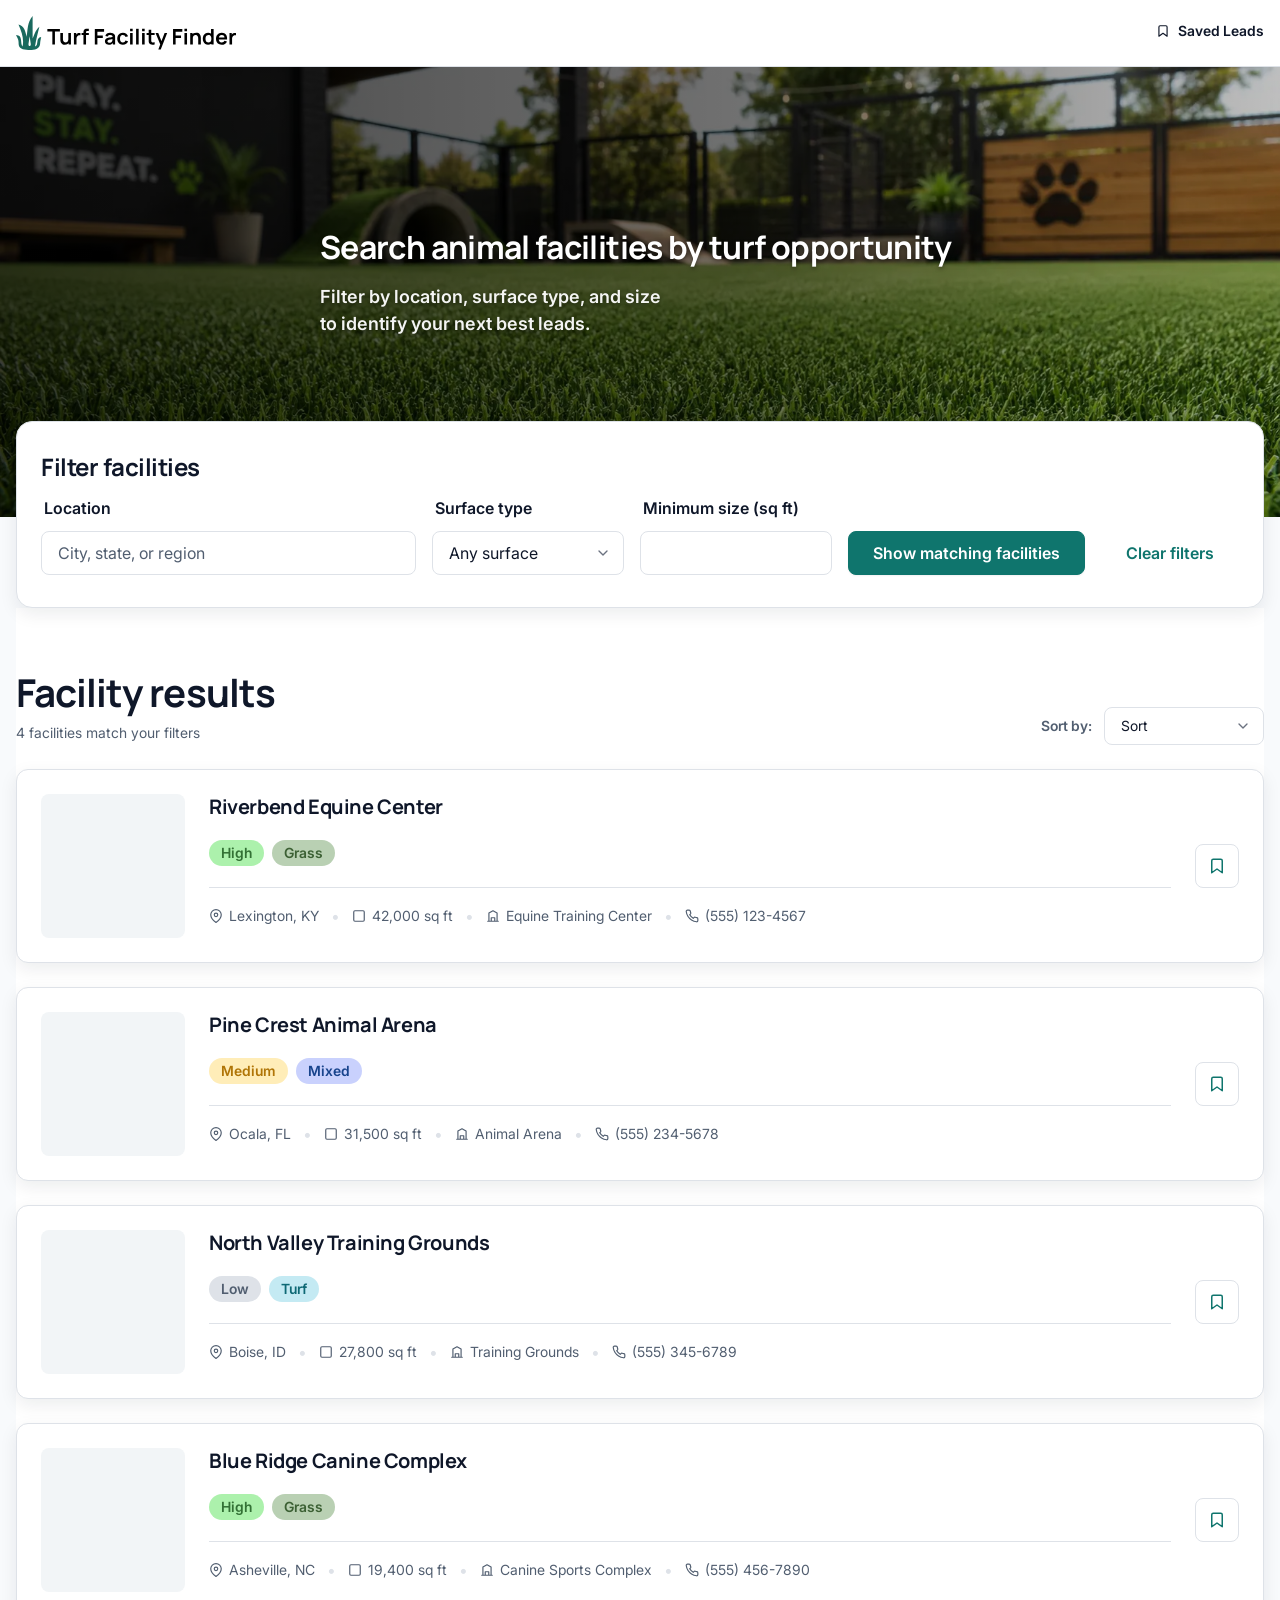
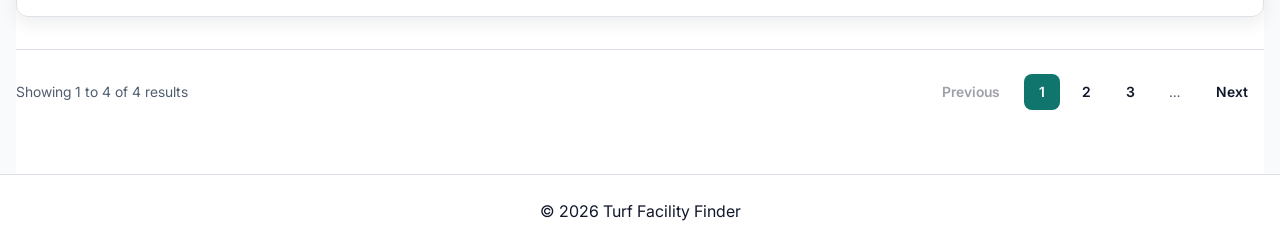
==== index.html @ 6db37f8d "Adjusted the hero section with block size clamping, added utility class of pile to lay content on to" ====
<!doctype html>
<html lang="en">

<head>
    <meta charset="UTF-8" />
    <meta name="viewport" content="width=device-width, viewport-fit=cover, initial-scale=1.0" />
    <title>Turf Facility Finder</title>
    <meta name="description"
        content="Find animal facilities that may need turf upgrades by location, surface type, and size." />
    <link rel="stylesheet" href="styles.css">
</head>

<body>
    <a href="#main-content" class="skip-link">Skip to main content</a>
    <!-- Header -->
    <header class="site-header">
        <div class="container">
            <div class="site-branding">
                <a href="/" class="site-logo">
                    <img src="assets/images/turf-facility-finder-logo.svg" alt="Turf Facility Finder" width="220"
                        height="55">
                </a>
            </div>
            <nav class="site-nav" aria-label="Primary">
                <a href="saved-leads.html" class="saved-leads-link">
                    <svg aria-hidden="true" width="18" height="18" viewBox="0 0 24 24" fill="none"
                        stroke="currentColor" stroke-width="2" stroke-linecap="round" stroke-linejoin="round">
                        <path d="M19 21l-7-5-7 5V5a2 2 0 0 1 2-2h10a2 2 0 0 1 2 2z" />
                    </svg>
                    Saved Leads
                </a>
            </nav>
        </div>
    </header>

    <main id="main-content">
        <!-- Hero -->
        <section class="hero pile">
            <!-- Hero Image -->
            <div class="hero-image-container">
                <img src="assets/images/hero-image-turf-dog-park.webp" alt="Panned horizontal view of an outdoor dog facility with close up of turf grass blades and black metal fence in background with wood accents"
                    width="1600" height="900">
            </div>
                <!-- Hero Content -->
                <div class="hero-content container">
                    <h1 id="hero-title">Search animal facilities by turf opportunity
                    </h1>
                    <p>
                        Filter by location, surface type, and size to identify your next best leads.
                    </p>
                </div>
            
        </section>

        <!-- Filter Form -->

        <section id="filters" class="filters section container" aria-labelledby="filters-title">
            <h2 id="filters-title">Filter facilities</h2>
            <form action="#" method="get">
                <fieldset>
                    <legend class="visually-hidden">Search Filters
                    </legend>

                    <div class="filter-grid">

                        <div class="form-field">
                            <label for="location">Location</label>
                            <input id="location" name="location" type="text" class="input" autocomplete="address-level2"
                                placeholder="City, state, or region" />
                        </div>

                        <div class="form-field">
                            <label for="surface-type">Surface type</label>
                            <select id="surface-type" name="surfaceType">
                                <option value="">Any surface</option>
                                <option value="grass">Grass</option>
                                <option value="turf">Turf</option>
                                <option value="other">Mixed</option>
                            </select>
                        </div>

                        <div class="form-field">
                            <label for="size">Minimum size (sq ft)</label>
                            <input id="size" name="size" type="number" class="input" min="0" inputmode="numeric" />
                        </div>

                        <div class="filter-submit">
                            <button type="submit" class="btn btn--primary">
                                Show matching facilities
                            </button>
                        </div>

                    </div>

                    <!-- Additional filters can be added here:
           Facility type (equine, dog daycare, taining center),
           Lead Potential (low (or already have turf), medium, high),
           Distance/region
           etc. -->

                    <div class="filter-actions">
                        <button type="reset" class="btn btn--ghost">
                            Clear filters
                        </button>
                    </div>

                </fieldset>
            </form>
        </section>

        <!-- Results  -->

        <section id="results" class="results section container" aria-labelledby="results-title">
            <div class="results-header">
                <div class="results-header--intro">
                    <h2 id="results-title" class="results-title">Facility results</h2>
                    <div class="results-count" aria-live="polite">
                        <p class="results-count--compact">
                            <span>4</span> results
                            </p>
                         
                        <p class="results-count--full"><span>4</span> facilities match your filters
                        </p>
                    </div>
                </div>
                <div class="results-header--sort">
                    <label for="sort-by" class="results-sort-label">Sort by:</label>
                    <select id="sort-by" name="sortBy" class="results-sort-select" aria-label="Sort results">
                        <option value="relevant" selected>Sort</option>
                        <option value="size-desc">Size (largest first)</option>
                        <option value="size-asc">Size (smallest first)</option>
                        <option value="name-asc">Name (A–Z)</option>
                    </select>
                </div>
            </div>
            <!-- Show message if no facilities match filters -->
            <!-- <p class="results-message">No facilities match your filters</p> -->

            <ul role="list" class="results-list">
                <!-- RESULTS LIST -->

                <!-- CARD 1 -->
                <li class="results-item">
                    <article class="facility-card">

                        <div class="facility-card--leading-visual">
                            <!-- Future: <img src="" alt="" class="facility-card--item-product" /> -->
                        </div>

                        <header class="facility-card--header">
                            <h3 class="facility-card--title">
                                Riverbend Equine Center
                            </h3>
                        </header>

                        <button type="button"
                            class="facility-card--save-button btn btn--ghost btn--ghost-bordered btn--icon-only"
                            aria-label="Save Riverbend Equine Center to shortlist">
                            <svg aria-hidden="true" width="18" height="18" viewBox="0 0 24 24" fill="none"
                                stroke="currentColor" stroke-width="2" stroke-linecap="round"
                                stroke-linejoin="round">
                                <path d="M19 21l-7-5-7 5V5a2 2 0 0 1 2-2h10a2 2 0 0 1 2 2z" />
                            </svg>
                        </button>

                        <ul class="facility-card--badges" role="list">
                            <li class="badge badge-opportunity-high">High</li>
                            <li class="badge badge-surface-grass">Grass</li>
                        </ul>

                        <dl class="facility-card--info-container">
                            <div class="facility-card--info-item">
                                <dt class="visually-hidden">Location</dt>
                                <dd>
                                    <svg aria-hidden="true" width="14" height="14" viewBox="0 0 24 24" fill="none"
                                        stroke="currentColor" stroke-width="2" stroke-linecap="round"
                                        stroke-linejoin="round">
                                        <path d="M21 10c0 7-9 13-9 13s-9-6-9-13a9 9 0 0 1 18 0z" />
                                        <circle cx="12" cy="10" r="3" />
                                    </svg>
                                    Lexington, KY
                                </dd>
                            </div>
                            <div class="facility-card--info-item">
                                <dt class="visually-hidden">Size</dt>
                                <dd>
                                    <svg aria-hidden="true" width="14" height="14" viewBox="0 0 24 24" fill="none"
                                        stroke="currentColor" stroke-width="2" stroke-linecap="round"
                                        stroke-linejoin="round">
                                        <rect x="3" y="3" width="18" height="18" rx="2" />
                                    </svg>
                                    42,000 sq ft
                                </dd>
                            </div>
                            <div class="facility-card--info-item facility-card--info-item--desktop">
                                <dt class="visually-hidden">Facility Type</dt>
                                <dd>
                                    <svg aria-hidden="true" width="14" height="14" viewBox="0 0 24 24" fill="none"
                                        stroke="currentColor" stroke-width="2" stroke-linecap="round"
                                        stroke-linejoin="round">
                                        <path d="M3 21h18M5 21V7l7-4 7 4v14M9 21v-6h6v6" />
                                    </svg>
                                    Equine Training Center
                                </dd>
                            </div>
                            <div class="facility-card--info-item facility-card--info-item--desktop">
                                <dt class="visually-hidden">Contact</dt>
                                <dd>
                                    <svg aria-hidden="true" width="14" height="14" viewBox="0 0 24 24" fill="none"
                                        stroke="currentColor" stroke-width="2" stroke-linecap="round"
                                        stroke-linejoin="round">
                                        <path
                                            d="M22 16.92v3a2 2 0 0 1-2.18 2 19.79 19.79 0 0 1-8.63-3.07 19.5 19.5 0 0 1-6-6 19.79 19.79 0 0 1-3.07-8.67A2 2 0 0 1 4.11 2h3a2 2 0 0 1 2 1.72c.127.96.361 1.903.7 2.81a2 2 0 0 1-.45 2.11L8.09 9.91a16 16 0 0 0 6 6l1.27-1.27a2 2 0 0 1 2.11-.45c.907.339 1.85.573 2.81.7A2 2 0 0 1 22 16.92z" />
                                    </svg>
                                    (555) 123-4567
                                </dd>
                            </div>
                        </dl>

                    </article>
                </li>

                <!-- CARD 2 -->
                <li class="results-item">
                    <article class="facility-card">

                        <div class="facility-card--leading-visual">
                            <!-- Future: <img src="" alt="" class="facility-card--item-product" /> -->
                        </div>

                        <header class="facility-card--header">
                            <h3 class="facility-card--title">
                                Pine Crest Animal Arena
                            </h3>
                        </header>

                        <button type="button"
                            class="facility-card--save-button btn btn--ghost btn--ghost-bordered btn--icon-only"
                            aria-label="Save Pine Crest Animal Arena to shortlist">
                            <svg aria-hidden="true" width="18" height="18" viewBox="0 0 24 24" fill="none"
                                stroke="currentColor" stroke-width="2" stroke-linecap="round"
                                stroke-linejoin="round">
                                <path d="M19 21l-7-5-7 5V5a2 2 0 0 1 2-2h10a2 2 0 0 1 2 2z" />
                            </svg>
                        </button>

                        <ul class="facility-card--badges" role="list">
                            <li class="badge badge-opportunity-medium">Medium</li>
                            <li class="badge badge-surface-mixed">Mixed</li>
                        </ul>

                        <dl class="facility-card--info-container">
                            <div class="facility-card--info-item">
                                <dt class="visually-hidden">Location</dt>
                                <dd>
                                    <svg aria-hidden="true" width="14" height="14" viewBox="0 0 24 24" fill="none"
                                        stroke="currentColor" stroke-width="2" stroke-linecap="round"
                                        stroke-linejoin="round">
                                        <path d="M21 10c0 7-9 13-9 13s-9-6-9-13a9 9 0 0 1 18 0z" />
                                        <circle cx="12" cy="10" r="3" />
                                    </svg>
                                    Ocala, FL
                                </dd>
                            </div>
                            <div class="facility-card--info-item">
                                <dt class="visually-hidden">Size</dt>
                                <dd>
                                    <svg aria-hidden="true" width="14" height="14" viewBox="0 0 24 24" fill="none"
                                        stroke="currentColor" stroke-width="2" stroke-linecap="round"
                                        stroke-linejoin="round">
                                        <rect x="3" y="3" width="18" height="18" rx="2" />
                                    </svg>
                                    31,500 sq ft
                                </dd>
                            </div>
                            <div class="facility-card--info-item facility-card--info-item--desktop">
                                <dt class="visually-hidden">Facility Type</dt>
                                <dd>
                                    <svg aria-hidden="true" width="14" height="14" viewBox="0 0 24 24" fill="none"
                                        stroke="currentColor" stroke-width="2" stroke-linecap="round"
                                        stroke-linejoin="round">
                                        <path d="M3 21h18M5 21V7l7-4 7 4v14M9 21v-6h6v6" />
                                    </svg>
                                    Animal Arena
                                </dd>
                            </div>
                            <div class="facility-card--info-item facility-card--info-item--desktop">
                                <dt class="visually-hidden">Contact</dt>
                                <dd>
                                    <svg aria-hidden="true" width="14" height="14" viewBox="0 0 24 24" fill="none"
                                        stroke="currentColor" stroke-width="2" stroke-linecap="round"
                                        stroke-linejoin="round">
                                        <path
                                            d="M22 16.92v3a2 2 0 0 1-2.18 2 19.79 19.79 0 0 1-8.63-3.07 19.5 19.5 0 0 1-6-6 19.79 19.79 0 0 1-3.07-8.67A2 2 0 0 1 4.11 2h3a2 2 0 0 1 2 1.72c.127.96.361 1.903.7 2.81a2 2 0 0 1-.45 2.11L8.09 9.91a16 16 0 0 0 6 6l1.27-1.27a2 2 0 0 1 2.11-.45c.907.339 1.85.573 2.81.7A2 2 0 0 1 22 16.92z" />
                                    </svg>
                                    (555) 234-5678
                                </dd>
                            </div>
                        </dl>

                    </article>
                </li>

                <!-- CARD 3 -->
                <li class="results-item">
                    <article class="facility-card">

                        <div class="facility-card--leading-visual">
                            <!-- Future: <img src="" alt="" class="facility-card--item-product" /> -->
                        </div>

                        <header class="facility-card--header">
                            <h3 class="facility-card--title">
                                North Valley Training Grounds
                            </h3>
                        </header>

                        <button type="button"
                            class="facility-card--save-button btn btn--ghost btn--ghost-bordered btn--icon-only"
                            aria-label="Save North Valley Training Grounds to shortlist">
                            <svg aria-hidden="true" width="18" height="18" viewBox="0 0 24 24" fill="none"
                                stroke="currentColor" stroke-width="2" stroke-linecap="round"
                                stroke-linejoin="round">
                                <path d="M19 21l-7-5-7 5V5a2 2 0 0 1 2-2h10a2 2 0 0 1 2 2z" />
                            </svg>
                        </button>

                        <ul class="facility-card--badges" role="list">
                            <li class="badge badge-opportunity-low">Low</li>
                            <li class="badge badge-surface-turf">Turf</li>
                        </ul>

                        <dl class="facility-card--info-container">
                            <div class="facility-card--info-item">
                                <dt class="visually-hidden">Location</dt>
                                <dd>
                                    <svg aria-hidden="true" width="14" height="14" viewBox="0 0 24 24" fill="none"
                                        stroke="currentColor" stroke-width="2" stroke-linecap="round"
                                        stroke-linejoin="round">
                                        <path d="M21 10c0 7-9 13-9 13s-9-6-9-13a9 9 0 0 1 18 0z" />
                                        <circle cx="12" cy="10" r="3" />
                                    </svg>
                                    Boise, ID
                                </dd>
                            </div>
                            <div class="facility-card--info-item">
                                <dt class="visually-hidden">Size</dt>
                                <dd>
                                    <svg aria-hidden="true" width="14" height="14" viewBox="0 0 24 24" fill="none"
                                        stroke="currentColor" stroke-width="2" stroke-linecap="round"
                                        stroke-linejoin="round">
                                        <rect x="3" y="3" width="18" height="18" rx="2" />
                                    </svg>
                                    27,800 sq ft
                                </dd>
                            </div>
                            <div class="facility-card--info-item facility-card--info-item--desktop">
                                <dt class="visually-hidden">Facility Type</dt>
                                <dd>
                                    <svg aria-hidden="true" width="14" height="14" viewBox="0 0 24 24" fill="none"
                                        stroke="currentColor" stroke-width="2" stroke-linecap="round"
                                        stroke-linejoin="round">
                                        <path d="M3 21h18M5 21V7l7-4 7 4v14M9 21v-6h6v6" />
                                    </svg>
                                    Training Grounds
                                </dd>
                            </div>
                            <div class="facility-card--info-item facility-card--info-item--desktop">
                                <dt class="visually-hidden">Contact</dt>
                                <dd>
                                    <svg aria-hidden="true" width="14" height="14" viewBox="0 0 24 24" fill="none"
                                        stroke="currentColor" stroke-width="2" stroke-linecap="round"
                                        stroke-linejoin="round">
                                        <path
                                            d="M22 16.92v3a2 2 0 0 1-2.18 2 19.79 19.79 0 0 1-8.63-3.07 19.5 19.5 0 0 1-6-6 19.79 19.79 0 0 1-3.07-8.67A2 2 0 0 1 4.11 2h3a2 2 0 0 1 2 1.72c.127.96.361 1.903.7 2.81a2 2 0 0 1-.45 2.11L8.09 9.91a16 16 0 0 0 6 6l1.27-1.27a2 2 0 0 1 2.11-.45c.907.339 1.85.573 2.81.7A2 2 0 0 1 22 16.92z" />
                                    </svg>
                                    (555) 345-6789
                                </dd>
                            </div>
                        </dl>

                    </article>
                </li>

                <!-- CARD 4 -->
                <li class="results-item">
                    <article class="facility-card">

                        <div class="facility-card--leading-visual">
                            <!-- Future: <img src="" alt="" class="facility-card--item-product" /> -->
                        </div>

                        <header class="facility-card--header">
                            <h3 class="facility-card--title">
                                Blue Ridge Canine Complex
                            </h3>
                        </header>

                        <button type="button"
                            class="facility-card--save-button btn btn--ghost btn--ghost-bordered btn--icon-only"
                            aria-label="Save Blue Ridge Canine Complex to shortlist">
                            <svg aria-hidden="true" width="18" height="18" viewBox="0 0 24 24" fill="none"
                                stroke="currentColor" stroke-width="2" stroke-linecap="round"
                                stroke-linejoin="round">
                                <path d="M19 21l-7-5-7 5V5a2 2 0 0 1 2-2h10a2 2 0 0 1 2 2z" />
                            </svg>
                        </button>

                        <ul class="facility-card--badges" role="list">
                            <li class="badge badge-opportunity-high">High</li>
                            <li class="badge badge-surface-grass">Grass</li>
                        </ul>

                        <dl class="facility-card--info-container">
                            <div class="facility-card--info-item">
                                <dt class="visually-hidden">Location</dt>
                                <dd>
                                    <svg aria-hidden="true" width="14" height="14" viewBox="0 0 24 24" fill="none"
                                        stroke="currentColor" stroke-width="2" stroke-linecap="round"
                                        stroke-linejoin="round">
                                        <path d="M21 10c0 7-9 13-9 13s-9-6-9-13a9 9 0 0 1 18 0z" />
                                        <circle cx="12" cy="10" r="3" />
                                    </svg>
                                    Asheville, NC
                                </dd>
                            </div>
                            <div class="facility-card--info-item">
                                <dt class="visually-hidden">Size</dt>
                                <dd>
                                    <svg aria-hidden="true" width="14" height="14" viewBox="0 0 24 24" fill="none"
                                        stroke="currentColor" stroke-width="2" stroke-linecap="round"
                                        stroke-linejoin="round">
                                        <rect x="3" y="3" width="18" height="18" rx="2" />
                                    </svg>
                                    19,400 sq ft
                                </dd>
                            </div>
                            <div class="facility-card--info-item facility-card--info-item--desktop">
                                <dt class="visually-hidden">Facility Type</dt>
                                <dd>
                                    <svg aria-hidden="true" width="14" height="14" viewBox="0 0 24 24" fill="none"
                                        stroke="currentColor" stroke-width="2" stroke-linecap="round"
                                        stroke-linejoin="round">
                                        <path d="M3 21h18M5 21V7l7-4 7 4v14M9 21v-6h6v6" />
                                    </svg>
                                    Canine Sports Complex
                                </dd>
                            </div>
                            <div class="facility-card--info-item facility-card--info-item--desktop">
                                <dt class="visually-hidden">Contact</dt>
                                <dd>
                                    <svg aria-hidden="true" width="14" height="14" viewBox="0 0 24 24" fill="none"
                                        stroke="currentColor" stroke-width="2" stroke-linecap="round"
                                        stroke-linejoin="round">
                                        <path
                                            d="M22 16.92v3a2 2 0 0 1-2.18 2 19.79 19.79 0 0 1-8.63-3.07 19.5 19.5 0 0 1-6-6 19.79 19.79 0 0 1-3.07-8.67A2 2 0 0 1 4.11 2h3a2 2 0 0 1 2 1.72c.127.96.361 1.903.7 2.81a2 2 0 0 1-.45 2.11L8.09 9.91a16 16 0 0 0 6 6l1.27-1.27a2 2 0 0 1 2.11-.45c.907.339 1.85.573 2.81.7A2 2 0 0 1 22 16.92z" />
                                    </svg>
                                    (555) 456-7890
                                </dd>
                            </div>
                        </dl>

                    </article>
                </li>
            </ul>

            <nav class="pagination" aria-label="Pagination">
                <p class="pagination__summary">Showing <span class="pagination__range">1 to 4</span> of <span
                        class="pagination__total">4</span> results</p>
                <ul class="pagination__list" role="list">
                    <li>
                        <a href="#" class="pagination__link pagination__link--prev" aria-disabled="true"
                            tabindex="-1">Previous</a>
                    </li>
                    <li>
                        <a href="#" class="pagination__link pagination__link--current" aria-current="page"
                            aria-label="Page 1, current page">1</a>
                    </li>
                    <li>
                        <a href="#" class="pagination__link" aria-label="Page 2">2</a>
                    </li>
                    <li>
                        <a href="#" class="pagination__link" aria-label="Page 3">3</a>
                    </li>
                    <li>
                        <span class="pagination__ellipsis" aria-hidden="true">…</span>
                    </li>
                    <li>
                        <a href="#" class="pagination__link pagination__link--next">Next</a>
                    </li>
                </ul>
            </nav>
        </section>

        <!-- End of Results -->

    </main>

    <!-- Footer -->
    <footer class="site-footer">
        <p>&copy; 2026 Turf Facility Finder</p>
    </footer>
</body>

</html>
---- styles.css ----
/* Layer order (low → high cascade weight):
   reset → base tokens & element defaults → layout primitives → UI components → utilities
*/
@layer reset, base, layout, components, utilities;

/* ==================================================
   RESET
================================================== */
@layer reset {
	*,
	*::before,
	*::after {
		box-sizing: border-box;
	}

	/* in mobile landscape mode, it won't change text size
    https://kilianvalkhof.com/2022/css-html/your-css-reset-needs-text-size-adjust-probably/ */
	html {
		/* text-size-adjust: 100%;
    -webkit-text-size-adjust: 100%; */
		-moz-text-size-adjust: none;
		-webkit-text-size-adjust: none;
		text-size-adjust: none;
	}

	body,
	h1,
	h2,
	h3,
	p,
	ul,
	ol,
	dl,
	dd {
		margin: 0;
	}

	/*if a line of text shifts words to another line, this will balance the amount of words- progressive enhancement*/
	h1,
	h2,
	h3,
	h4 {
		text-wrap: balance;
	}

	p,
	li {
		text-wrap: pretty;
	}

	/* Instead of ol and li, this is a modern approach to not read to screen readers the list
    https://www.scottohara.me/blog/2019/01/12/lists-and-safari.html */
	[role="list"] {
		list-style: none;
		margin: 0;
		padding: 0;
	}

	img,
	picture,
	svg {
		display: block;
		max-inline-size: 100%;
		height: auto;
	}

	video,
	iframe {
		max-inline-size: 100%;
		block-size: auto;
	}

	input,
	button,
	textarea,
	select {
		font: inherit;
	}

	body {
		min-height: 100dvh;
		line-height: 1.5;
		overflow-wrap: break-word;
	}

	:focus-visible {
		outline: 2px solid var(--clr-brand-500);
		outline-offset: 2px;
	}

	@media (prefers-reduced-motion: reduce) {
		*,
		*::before,
		*::after {
			animation-duration: 0.01ms !important;
			animation-iteration-count: 1 !important;
			transition-duration: 0.01ms !important;
			scroll-behavior: auto !important;
		}
	}
}

/* ==================================================
   BASE
================================================== */
@layer base {
	/* base/global styles */
	/* Fonts */
	@font-face {
		font-family: "Inter";
		src: url("assets/fonts/Inter-Regular-400.woff2") format("woff2");
		font-weight: 400;
		font-style: normal;
		font-display: swap;
	}

	@font-face {
		font-family: "Inter";
		src: url("assets/fonts/Inter-SemiBold-500.woff2") format("woff2");
		font-weight: 500;
		font-style: normal;
		font-display: swap;
	}

	@font-face {
		font-family: "Manrope";
		src: url("assets/fonts/Manrope-Regular-400.woff2") format("woff2");
		font-weight: 400;
		font-style: normal;
		font-display: swap;
	}

	@font-face {
		font-family: "Manrope";
		src: url("assets/fonts/Manrope-SemiBold-500.woff2") format("woff2");
		font-weight: 500;
		font-style: normal;
		font-display: swap;
	}

	@font-face {
		font-family: "Manrope";
		src: url("assets/fonts/Manrope-Bold-700.woff2") format("woff2");
		font-weight: 700;
		font-style: normal;
		font-display: swap;
	}

	:root {
		/* Safe area support spacing- to avoid notches/dynamic island/camera notches */
		--safe-top: env(safe-area-inset-top, 0px);
		--safe-right: env(safe-area-inset-right, 0px);
		--safe-bottom: env(safe-area-inset-bottom, 0px);
		--safe-left: env(safe-area-inset-left, 0px);

		/* 
       CORE PALETTE
       Based on Turf Facility Finder mockup
       Dark shades have higher values and light shades have lower values.
     */

		--clr-white: hsl(0 0% 100%);

		/* Primary Brand (teal) */
		--clr-brand-500: hsl(175, 77%, 26%);
		--clr-brand-600: hsl(175, 60%, 15%);

		/* Badges */
		/* priority */
		--clr-green-200: hsl(120, 72%, 81%);
		--clr-green-600: hsl(122 38% 32%);

		--clr-yellow-100: hsl(45 100% 86%);
		--clr-yellow-600: hsl(39, 92%, 36%);

		--clr-teal-100: hsl(191, 66%, 86%);
		--clr-teal-700: hsl(187, 77%, 26%);

		/* surface */
		--clr-green-100: hsl(108, 24%, 76%);
		--clr-green-700: hsl(109, 30%, 29%);

		--clr-blue-100: hsl(231, 93%, 89%);
		--clr-blue-600: hsl(217, 71%, 32%);

		--clr-gray-200: hsl(216, 18%, 89%);
		--clr-gray-500: hsl(215 16% 38%);

		/* Neutral Scale */
		--clr-gray-50: hsl(210 40% 98%);
		--clr-gray-100: hsl(210 24% 96%);
		--clr-gray-200: hsl(216, 18%, 89%);
		--clr-gray-500: hsl(215 16% 38%);
		--clr-gray-900: hsl(222 47% 11%);

		/* Typography */

		--ff-heading: "Manrope", system-ui, sans-serif;
		--ff-body: "Inter", system-ui, sans-serif;

		/* Font Sizes */
		/*smaller font sizes are smaller numbers (ex: --fs-300: 0.875rem). larger font sizes are higher numbers (ex: --fs-900: 3.75rem). ALso changed figma design from px to rem units for accessibility/ user preferences when they have changed screen sizing. If keeping px, it might override user preferences */
		--fs-300: 0.875rem;
		--fs-400: 1rem;
		--fs-500: 1.125rem;
		--fs-600: 1.25rem;
		--fs-700: 1.5rem;
		--fs-800: 2rem;
		--fs-900: 3.5rem;
		--fs-1000: 3.5rem;

		@media (width > 760px) {
			--fs-300: 0.875rem;
			--fs-400: 1rem;
			--fs-500: 1.25rem;
			--fs-600: 1.5rem;
			--fs-700: 2rem;
			--fs-800: 3rem;
			--fs-900: 5rem;
			--fs-1000: 7.5rem;
		}
	}

	:root {
		/* SEMANTIC TOKENS- description by purpose */
		--text-main: var(--clr-gray-900);
		--text-muted: var(--clr-gray-500);
		--text-high-contrast: var(--clr-white);
		--text-brand: var(--clr-brand-500);

		--background-main: var(--clr-gray-50);
		--background-surface: var(--clr-white);
		--background-accent-main: var(--clr-brand-500);
		--background-accent-dark: var(--clr-brand-600);

		--font-size-heading-sm: var(--fs-700);
		--font-size-heading-regular: var(--fs-800);
		--font-size-heading-lg: var(--fs-900);

		--font-size-sm: var(--fs-300);
		--font-size-regular: var(--fs-400);
		--font-size-md: var(--fs-500);
		--font-size-lg: var(--fs-600);

		--border-color: var(--clr-gray-200);

		--radius-sm: 0.5rem;
		--radius-md: 0.75rem;
		--radius-lg: 1rem;

		--shadow-sm: 0 1px 2px hsl(222 47% 11% / 0.06);
		--shadow-md: 0 6px 18px hsl(222 47% 11% / 0.08);
		--shadow-lg: 0 12px 30px hsl(222 47% 11% / 0.12);

		/* BADGES */
		/* Priority */

		--badge-priority-high-bg: var(--clr-green-200);
		--badge-priority-high-text: var(--clr-green-600);

		--badge-priority-medium-bg: var(--clr-yellow-100);
		--badge-priority-medium-text: var(--clr-yellow-600);

		--badge-priority-low-bg: var(--clr-gray-200);
		--badge-priority-low-text: var(--clr-gray-500);

		/* Surface */

		--badge-surface-grass-bg: var(--clr-green-100);
		--badge-surface-grass-text: var(--clr-green-700);

		--badge-surface-turf-bg: var(--clr-teal-100);
		--badge-surface-turf-text: var(--clr-teal-700);

		--badge-surface-mixed-bg: var(--clr-blue-100);
		--badge-surface-mixed-text: var(--clr-blue-600);

		/* Spacing */
		--space-1: 0.5rem;
		--space-2: 0.75rem;
		--space-3: 1rem;
		--space-4: 1.5rem;
		--space-5: 2rem;
		--space-6: 3rem;

		/* font flow spacing */
		--prose-flow: 1em;

		/* Width */
		--wrapper-max: 90rem;
	}
}

@layer base {
	/* custom properties for base styles */
	body {
		font-family: var(--ff-body);
		font-size: var(--font-size-regular);
		line-height: 1.6;
		color: var(--text-main);
		background-color: var(--background-main);
	}

	h1,
	h2,
	h3 {
		font-family: var(--ff-heading);
		font-weight: 700;
		letter-spacing: -0.02em;
		line-height: 1.1;
		text-wrap: balance;
	}

	h1 {
		font-size: clamp(
			var(--font-size-heading-regular),
			5vw,
			var(--font-size-heading-lg)
		);
	}

	h2 {
		font-size: clamp(
			var(--font-size-heading-sm),
			3vw,
			var(--font-size-heading-regular)
		);
	}

	h3 {
		font-size: var(--font-size-md);
	}

	p,
	label,
	input,
	select,
	button,
	dd,
	li {
		color: var(--text-main);
		font-size: var(--font-size-regular);
		text-wrap: pretty;
	}

	small {
		font-size: var(--font-size-sm);
		color: var(--text-muted);
	}

	dt,
	.results-count {
		color: var(--text-muted);
		font-size: var(--font-size-sm);
	}

	.results-count {
		margin: 0;
	}

	a {
		color: inherit;
		text-decoration: none;
	}

	/* ----- Forms (page-level; not named UI components) ----- */

	.input,
	.filters select,
	.results-sort-select {
		width: 100%;
		max-inline-size: 28rem;
		padding-block: 0.625rem;
		padding-inline: var(--space-3);
		border: 1px solid var(--border-color);
		border-radius: var(--radius-sm);
		background-color: var(--background-surface);
		color: var(--text-main);
		line-height: 1.4;
		transition:
			border-color 0.15s ease,
			box-shadow 0.15s ease;
	}

	.input::placeholder {
		color: var(--text-muted);
	}

	.input:hover:not(:disabled):not(:read-only),
	.filters select:hover:not(:disabled),
	.results-sort-select:hover:not(:disabled) {
		border-color: var(--clr-gray-500);
	}

	.input:focus-visible,
	.filters select:focus-visible,
	.results-sort-select:focus-visible {
		outline: none;
		border-color: var(--clr-brand-500);
		box-shadow: 0 0 0 3px hsl(175 77% 26% / 0.2);
	}

	.filters select,
	.results-sort-select {
		appearance: none;
		background-image: url("data:image/svg+xml,%3Csvg xmlns='http://www.w3.org/2000/svg' width='16' height='16' viewBox='0 0 24 24' fill='none' stroke='%236b7280' stroke-width='2' stroke-linecap='round' stroke-linejoin='round'%3E%3Cpath d='M6 9l6 6 6-6'/%3E%3C/svg%3E");
		background-repeat: no-repeat;
		background-position: right var(--space-2) center;
		padding-inline-end: var(--space-5);
	}

	.filters label {
		display: inline-block;
		font-size: var(--font-size-regular);
		font-weight: 600;
		margin-block-end: 0.3rem;
		padding-inline-start: 0.2rem;
	}

	.filters fieldset {
		border: none;
		margin: 0;
		padding: 0;
	}
}

/* ==================================================
   LAYOUT
================================================== */

@layer layout {
	/* ----- Width / rhythm ----- */

	.container,
	.wrapper {
		width: min(100% - 2rem, var(--wrapper-max));
		margin-inline: auto;
	}

	.section {
		/* padding-block: var(--space-5); */
		padding-block: clamp(2rem, 6vw, 4rem);
	}

	.results-list {
		display: grid;
		gap: 0;
		background-color: var(--background-surface);
	}

	.results-item {
		border-block-end: 1px solid var(--border-color);
	}

	.results-item:last-child {
		border-block-end: none;
	}

	@media (width >= 48rem) {
		.results-list {
			gap: var(--space-4);
		}

		.results-item {
			border-block-end: none;
		}
	}

	.results-header {
		display: flex;
		flex-wrap: wrap;
		align-items: center;
		justify-content: space-between;
		gap: var(--space-3);
		margin-block-end: var(--space-3);
	}

	.results-header--intro {
		display: grid;
		gap: var(--space-1);
	}

	.results-count {
		margin: 0;
	}

	.results-count--compact {
		font-weight: 700;
		color: var(--text-main);
		font-size: var(--font-size-regular);
	}

	.results-count--compact span {
		font-weight: 700;
		color: var(--text-brand);
		font-size: var(--font-size-md);
	}

	.results-count--full {
		display: none;
	}

	.results-title {
		position: absolute;
		width: 1px;
		height: 1px;
		overflow: hidden;
		clip: rect(0, 0, 0, 0);
		clip-path: inset(50%);
		white-space: nowrap;
	}

	.results-header--sort {
		display: flex;
		align-items: center;
		gap: var(--space-2);
	}

	.results-sort-label {
		position: absolute;
		width: 1px;
		height: 1px;
		overflow: hidden;
		clip: rect(0, 0, 0, 0);
		clip-path: inset(50%);
		white-space: nowrap;
	}

	.results-sort-select {
		width: auto;
		min-inline-size: 5.5rem;
		max-inline-size: none;
		font-size: var(--font-size-sm);
		font-weight: 500;
		padding-block: 0.5rem;
		padding-inline: var(--space-3);
	}

	@media (width >= 48rem) {
		.results-header {
			align-items: flex-end;
			margin-block-end: var(--space-4);
		}

		.results-title {
			position: static;
			width: auto;
			height: auto;
			overflow: visible;
			clip: auto;
			clip-path: none;
			white-space: normal;
		}

		.results-count--compact {
			display: none;
		}

		.results-count--full {
			display: inline;
			font-weight: 400;
			color: var(--text-muted);
			font-size: var(--font-size-sm);
		}

		.results-sort-label {
			position: static;
			width: auto;
			height: auto;
			overflow: visible;
			clip: auto;
			clip-path: none;
			white-space: nowrap;
			font-size: var(--font-size-sm);
			font-weight: 500;
			color: var(--text-muted);
			margin: 0;
		}

		.results-sort-select {
			min-inline-size: 10rem;
			font-weight: 400;
			padding-inline: var(--space-3);
		}
	}

	/* .filters {
		margin-block-start: -4rem;
		position: relative;
		z-index: 2;
	} */

	.filter-actions {
		display: flex;
		justify-content: flex-end;
		align-items: center;
	}

	.filters fieldset {
		display: grid;
		gap: var(--space-3);
	}

	.filter-grid {
		display: grid;
		gap: var(--space-3);
		align-items: end;
	}

	@media (width >= 48rem) {
		.filters fieldset {
			grid-template-columns: 1fr auto;
			column-gap: var(--space-3);
			align-items: end;
		}

		.filter-grid {
			grid-template-columns:
				minmax(16rem, 2fr)
				minmax(12rem, 1fr)
				minmax(12rem, 1fr)
				auto;
		}
	}
}

/* ==================================================
   COMPONENTS
================================================== */

@layer components {
	/* ----- skip-link ----- */

	.skip-link {
		position: absolute;
		inset-block-start: var(--space-2);
		inset-inline-start: var(--space-2);
		padding: var(--space-2) var(--space-3);
		background: var(--background-accent-main);
		color: var(--text-high-contrast);
		font-weight: 600;
		border-radius: var(--radius-sm);
		transform: translateY(-200%);
		transition: transform 0.2s ease;
	}

	.skip-link:focus-visible {
		transform: translateY(0);
		outline: 2px solid var(--text-high-contrast);
		outline-offset: 2px;
	}

	/* ----- site-header ----- */

	.site-header {
		background-color: var(--background-surface);
		border-block-end: 1px solid var(--border-color);
		padding-block: var(--space-3);
		padding-block-start: max(var(--space-3), var(--safe-top));
		overflow-x: clip;
	}

	.site-header .container {
		display: flex;
		align-items: center;
	}

	.site-nav {
		margin-inline-start: auto;
	}

	.site-branding {
		display: flex;
		align-items: center;
	}

	.saved-leads-link {
		display: inline-flex;
		align-items: center;
		gap: 0.5rem;

		color: var(--text-main);
		font-size: var(--font-size-sm);
		font-weight: 500;
	}

	.saved-leads-link:hover {
		color: var(--text-brand);
	}

	.saved-leads-link svg {
		inline-size: 0.875rem;
		block-size: 0.875rem;
		flex-shrink: 0;
	}

	/* ----- site-footer ----- */

	.site-footer {
		padding-block: var(--space-4);
		padding-bottom: max(var(--space-4), var(--safe-bottom));
		text-align: center;
		color: var(--text-muted);
		font-size: var(--font-size-sm);
		border-block-start: 1px solid var(--border-color);
		background-color: var(--background-surface);
	}

	/* ----- hero ----- */

	.hero {
		isolation: isolate;
		min-block-size: clamp(24rem, 40vh, 42rem);
	}

	/* @media (width >= 48rem) {
		.hero {
			min-block-size: clamp(32rem, 70vh, 42rem);
		}
	} */

	.hero-image-container {
		display: grid;
	}

	.hero-image-container img,
	.hero-image-container::after {
		grid-column: 1;
		grid-row: 1;
	}

	.hero-image-container::after {
		content: "";
		z-index: 1;
		background: linear-gradient(
			to right,
			rgb(0 0 0 / 0.75) 0%,
			rgb(0 0 0 / 0.55) 60%,
			rgb(0 0 0 / 0.25) 100%
		);
		pointer-events: none;
	}

	.hero-image-container img {
		inline-size: 100%;
		block-size: clamp(24rem, 50vh, 40rem);
		/* min-block-size: 24rem;
		aspect-ratio: 21 / 9; */
		object-fit: cover;
		object-position: center 20%;
		@media (width >= 48rem) {
			object-position: bottom 20%;
		}
	}

	.hero-content {
		z-index: 2;
		display: grid;
		max-inline-size: 32rem;
		align-self: center;
		gap: 1.25rem;
		padding-block: var(--space-5);
		text-shadow: 0 2px 4px rgb(0 0 0 / 0.4);
	}

	@media (width >= 48rem) {
		.hero-content {
			padding-block-end: var(--space-6);
			max-inline-size: 40rem;
			font-size: clamp(var(--fs-700), 5vw, var(--fs-900));
		}
	}

	.hero-content p {
		color: var(--text-high-contrast);
		/* font-size: var(--font-size-md); */
		font-weight: 600;
		font-size: 1.125rem;
		line-height: 1.5;
		max-inline-size: 30ch;
		opacity: 0.95;
	}

	.hero-content h1 {
		color: var(--text-high-contrast);
		font-size: 2rem;
		line-height: 1;
	}

	/*----------- Form Field ------------*/

	.form-field {
		display: grid;
		gap: 0.25rem;
	}

	.filters {
		position: relative;
		z-index: 2;

		display: grid;
		gap: var(--space-3);

		margin-block-start: -3rem;
		padding: var(--space-4);

		background-color: var(--background-surface);
		border: 1px solid var(--border-color);
		border-radius: var(--radius-lg);

		box-shadow: var(--shadow-md);
	}

	@media (width >= 48rem) {
		.filters {
			margin-block-start: clamp(-6rem, -12vw, -4rem);
		}
	}

	.filters.section {
		padding-block: var(--space-5);
	}

	.filters .input,
	.filters select {
		max-inline-size: none;
	}

	.filters > h2 {
		margin: 0;
		font-size: var(--font-size-lg);
	}

	.filters .btn--secondary {
		background-color: transparent;
		color: var(--text-brand);
		border-color: transparent;
		box-shadow: none;
		min-block-size: auto;
		padding-block: 0;
		padding-inline: 0;
		font-weight: 500;
	}

	.filters .btn--secondary:hover:not(:disabled) {
		background-color: transparent;
		color: var(--background-accent-dark);
		box-shadow: none;
	}

	/* ----- facility-card (mobile-first) ----- */

	.facility-card {
		display: grid;
		grid-template-columns: 5.5rem 1fr auto;
		grid-template-areas:
			"image header save-icon"
			"image badges save-icon"
			"image meta save-icon";
		column-gap: var(--space-3);
		row-gap: var(--space-1);
		align-items: start;
		padding-block: var(--space-3);
		background-color: var(--background-surface);
	}

	.facility-card:not(:has(.facility-card--save-button)) {
		grid-template-areas:
			"image header header"
			"image badges badges"
			"image meta meta";
	}

	.facility-card--leading-visual {
		grid-area: image;
		inline-size: 5.5rem;
		aspect-ratio: 1;
		border-radius: var(--radius-sm);
		overflow: hidden;
		background-color: var(--clr-gray-100);
	}

	.facility-card--item-product {
		inline-size: 100%;
		block-size: 100%;
		object-fit: cover;
	}

	.facility-card--header {
		grid-area: header;
		min-inline-size: 0;
	}

	.facility-card--title {
		margin: 0;
		font-family: var(--ff-heading);
		font-size: var(--font-size-regular);
		font-weight: 700;
		line-height: 1.3;
	}

	.facility-card--save-button {
		grid-area: save-icon;
		justify-self: end;
		align-self: start;
		min-inline-size: auto;
		min-block-size: auto;
		padding: 0;
		border-color: transparent;
		box-shadow: none;
		color: var(--text-muted);
		background-color: transparent;
	}

	.facility-card--save-button svg {
		inline-size: 1.125rem;
		block-size: 1.125rem;
	}

	.facility-card--badges {
		grid-area: badges;
		display: flex;
		flex-wrap: wrap;
		gap: var(--space-1);
		align-items: center;
		margin: 0;
		padding: 0;
	}

	.facility-card .badge {
		font-size: 0.75rem;
		padding-block: 0.125rem;
		padding-inline: 0.625rem;
	}

	.facility-card--info-container {
		grid-area: meta;
		display: grid;
		gap: 0.25rem;
		margin: 0;
		padding: 0;
	}

	.facility-card--info-item {
		display: flex;
		align-items: center;
	}

	.facility-card--info-item dd {
		display: inline-flex;
		align-items: center;
		gap: 0.375rem;
		margin: 0;
		font-size: var(--font-size-sm);
		color: var(--text-muted);
	}

	.facility-card--info-item dd svg {
		inline-size: 0.875rem;
		block-size: 0.875rem;
		flex-shrink: 0;
		color: var(--text-muted);
	}

	.facility-card--info-item--desktop {
		display: none;
	}

	@media (width >= 48rem) {
		.facility-card {
			grid-template-columns: 9rem 1fr auto;
			grid-template-areas:
				"image header save-icon"
				"image badges save-icon"
				"image meta save-icon";
			column-gap: var(--space-4);
			row-gap: var(--space-2);
			padding: var(--space-4);
			border: 1px solid var(--border-color);
			border-radius: var(--radius-md);
			box-shadow: var(--shadow-md);
		}

		.facility-card:not(:has(.facility-card--save-button)) {
			grid-template-areas:
				"image header header"
				"image badges badges"
				"image meta meta";
		}

		.facility-card--leading-visual {
			inline-size: 9rem;
		}

		.facility-card--title {
			font-size: var(--font-size-md);
		}

		.facility-card .badge {
			font-size: var(--font-size-sm);
			padding-block: 0.25rem;
			padding-inline: var(--space-2);
		}

		.facility-card--save-button {
			align-self: center;
			min-inline-size: 2.75rem;
			min-block-size: 2.75rem;
			padding-inline: var(--space-2);
			border-color: var(--border-color);
		}

		.facility-card--info-container {
			display: flex;
			flex-wrap: wrap;
			align-items: center;
			column-gap: var(--space-2);
			row-gap: var(--space-1);
			padding-block-start: var(--space-3);
			border-block-start: 1px solid var(--border-color);
		}

		.facility-card--info-item--desktop {
			display: flex;
		}

		.facility-card--info-item + .facility-card--info-item::before {
			content: "•";
			margin-inline-end: var(--space-2);
			color: var(--border-color);
		}
	}

	/* ----- badge ----- */

	.badge {
		display: inline-grid;
		place-items: center;
		padding-block: 0.25rem;
		padding-inline: var(--space-2);
		border-radius: 999px;
		font-size: var(--font-size-sm);
		font-weight: 600;
		line-height: 1.25;
		white-space: nowrap;
	}

	.badge-opportunity-high {
		background-color: var(--badge-priority-high-bg);
		color: var(--badge-priority-high-text);
	}

	.badge-opportunity-medium {
		background-color: var(--badge-priority-medium-bg);
		color: var(--badge-priority-medium-text);
	}

	.badge-opportunity-low {
		background-color: var(--badge-priority-low-bg);
		color: var(--badge-priority-low-text);
	}

	.badge-surface-grass {
		background-color: var(--badge-surface-grass-bg);
		color: var(--badge-surface-grass-text);
	}

	.badge-surface-turf {
		background-color: var(--badge-surface-turf-bg);
		color: var(--badge-surface-turf-text);
	}

	.badge-surface-mixed {
		background-color: var(--badge-surface-mixed-bg);
		color: var(--badge-surface-mixed-text);
	}

	/* ----- button ----- */

	.btn {
		display: inline-flex;
		align-items: center;
		justify-content: center;
		gap: var(--space-1);
		min-block-size: 2.75rem;
		padding-block: 0.625rem;
		padding-inline: var(--space-4);
		border-radius: var(--radius-sm);
		border-style: solid;
		border-width: 1px;
		font-family: var(--ff-body);
		font-weight: 600;
		font-size: var(--font-size-regular);
		line-height: 1.25;
		text-align: center;
		text-decoration: none;
		cursor: pointer;
		transition:
			background-color 0.15s ease,
			color 0.15s ease,
			border-color 0.15s ease,
			box-shadow 0.15s ease;
	}

	.btn:disabled {
		opacity: 0.5;
		cursor: not-allowed;
	}

	.btn:active {
		transform: translateY(1px);
	}

	.btn--primary {
		background-color: var(--background-accent-main);
		color: var(--text-high-contrast);
		border-color: var(--background-accent-main);
		box-shadow: var(--shadow-sm);
	}

	.btn--primary:hover:not(:disabled) {
		background-color: var(--background-accent-dark);
		border-color: var(--background-accent-dark);
	}

	.btn--secondary {
		background-color: var(--background-surface);
		color: var(--text-main);
		border-color: var(--border-color);
		min-inline-size: max-content;
		box-shadow: var(--shadow-sm);
		font-weight: 600;
	}

	.btn--secondary:hover:not(:disabled) {
		background-color: var(--clr-gray-100);
		box-shadow: var(--shadow-md);
		border-color: var(--border-color);
	}

	.btn--ghost {
		background-color: transparent;
		color: var(--clr-brand-500);
		border-color: transparent;
		box-shadow: none;
		font-weight: 600;
	}

	.btn--ghost:hover:not(:disabled) {
		background-color: var(--clr-gray-100);
		color: var(--text-main);
	}

	.btn--ghost-bordered {
		border-color: var(--border-color);
	}

	.btn--ghost-bordered:hover:not(:disabled) {
		border-color: var(--clr-gray-500);
		background-color: var(--background-surface);
	}

	.btn--icon-only {
		min-inline-size: 2.75rem;
		padding-inline: var(--space-2);
	}

	/* Empty State */
	.results {
		background-color: var(--background-surface);
	}

	.results-message {
		padding: var(--space-5);
		background: var(--background-surface);
		border: 1px dashed var(--border-color);
		border-radius: var(--radius-md);
		text-align: center;
		color: var(--text-muted);
	}

	/* ----- pagination ----- */

	.pagination {
		display: flex;
		flex-wrap: wrap;
		align-items: center;
		justify-content: space-between;
		gap: var(--space-3);
		margin-block-start: var(--space-5);
		padding-block-start: var(--space-4);
		border-block-start: 1px solid var(--border-color);
	}

	.pagination__summary {
		margin: 0;
		font-size: var(--font-size-sm);
		color: var(--text-muted);
	}

	.pagination__list {
		display: flex;
		flex-wrap: wrap;
		align-items: center;
		gap: var(--space-1);
		margin: 0;
		padding: 0;
	}

	.pagination__link {
		display: inline-grid;
		place-items: center;
		min-inline-size: 2.25rem;
		min-block-size: 2.25rem;
		padding-inline: var(--space-2);
		border-radius: var(--radius-sm);
		font-size: var(--font-size-sm);
		font-weight: 500;
		color: var(--text-main);
		text-decoration: none;
		transition:
			background-color 0.15s ease,
			color 0.15s ease;
	}

	.pagination__link:hover:not(.pagination__link--current) {
		background-color: var(--clr-gray-100);
		color: var(--text-brand);
	}

	.pagination__link--current {
		background-color: var(--background-accent-main);
		color: var(--text-high-contrast);
		font-weight: 600;
		pointer-events: none;
	}

	.pagination__link--prev,
	.pagination__link--next {
		padding-inline: var(--space-3);
	}

	.pagination__link[aria-disabled="true"] {
		opacity: 0.4;
		pointer-events: none;
		cursor: default;
	}

	.pagination__ellipsis {
		display: inline-grid;
		place-items: center;
		min-inline-size: 2.25rem;
		color: var(--text-muted);
		font-size: var(--font-size-sm);
	}

	/* ----- saved-leads ----- */

	.saved-leads-header {
		display: flex;
		flex-wrap: wrap;
		align-items: flex-end;
		justify-content: space-between;
		gap: var(--space-3);
		margin-block-end: var(--space-4);
	}

	.saved-leads-header__intro {
		display: grid;
		gap: var(--space-1);
	}

	.saved-leads-summary {
		margin: 0;
		font-size: var(--font-size-sm);
		color: var(--text-muted);
	}
}

@layer utilities {
	[hidden] {
		display: none !important;
	}

	/* Optional: add to body while dragging split panes / resizers to reduce jank */
	.resizing,
	.resizing * {
		user-select: none;
	}

	.visually-hidden {
		position: absolute;
		width: 1px;
		height: 1px;
		overflow: hidden;
		clip: rect(0, 0, 0, 0);
		clip-path: inset(50%);
		white-space: nowrap;
	}

	/* stacking content on top, like hero. Then can use z-index for layering in grid */
	.pile {
		display: grid;
		grid-template-areas: "pile";
		/* place-items: center; */

		> * {
			grid-area: pile;
		}
	}

	/* labotomized owl pattern will apply the margin to the top of each element based on text size with 1em unless defined with custom variable */
	.prose > * + * {
		margin-block-start: var(--prose-flow, 1em);
	}

	/* .stack {
		display: flex;
		flex-direction: column;
		gap: var(--stack-gap, 1rem);
	} */
}

/* ==================================================
   PRINT (saved leads export)
================================================== */

@media print {
	.skip-link,
	.site-nav,
	.hero,
	.filters,
	.results-header__sort,
	.facility-card--save-button,
	.pagination,
	.filter-actions,
	.saved-leads-header .btn,
	.site-footer {
		display: none !important;
	}

	.site-header {
		border: none;
		padding-block: var(--space-2);
	}

	body {
		background: white;
		color: black;
		font-size: 11pt;
	}

	.container {
		width: 100%;
		max-width: none;
	}

	.facility-card {
		break-inside: avoid;
		box-shadow: none;
		border: 1px solid var(--border-color);
		margin-block-end: var(--space-3);
	}

	.facility-card--info-item--desktop {
		display: flex !important;
	}

	.facility-card--info-container {
		display: flex !important;
		flex-wrap: wrap;
	}

	.saved-leads-summary {
		margin-block-end: var(--space-4);
	}
}
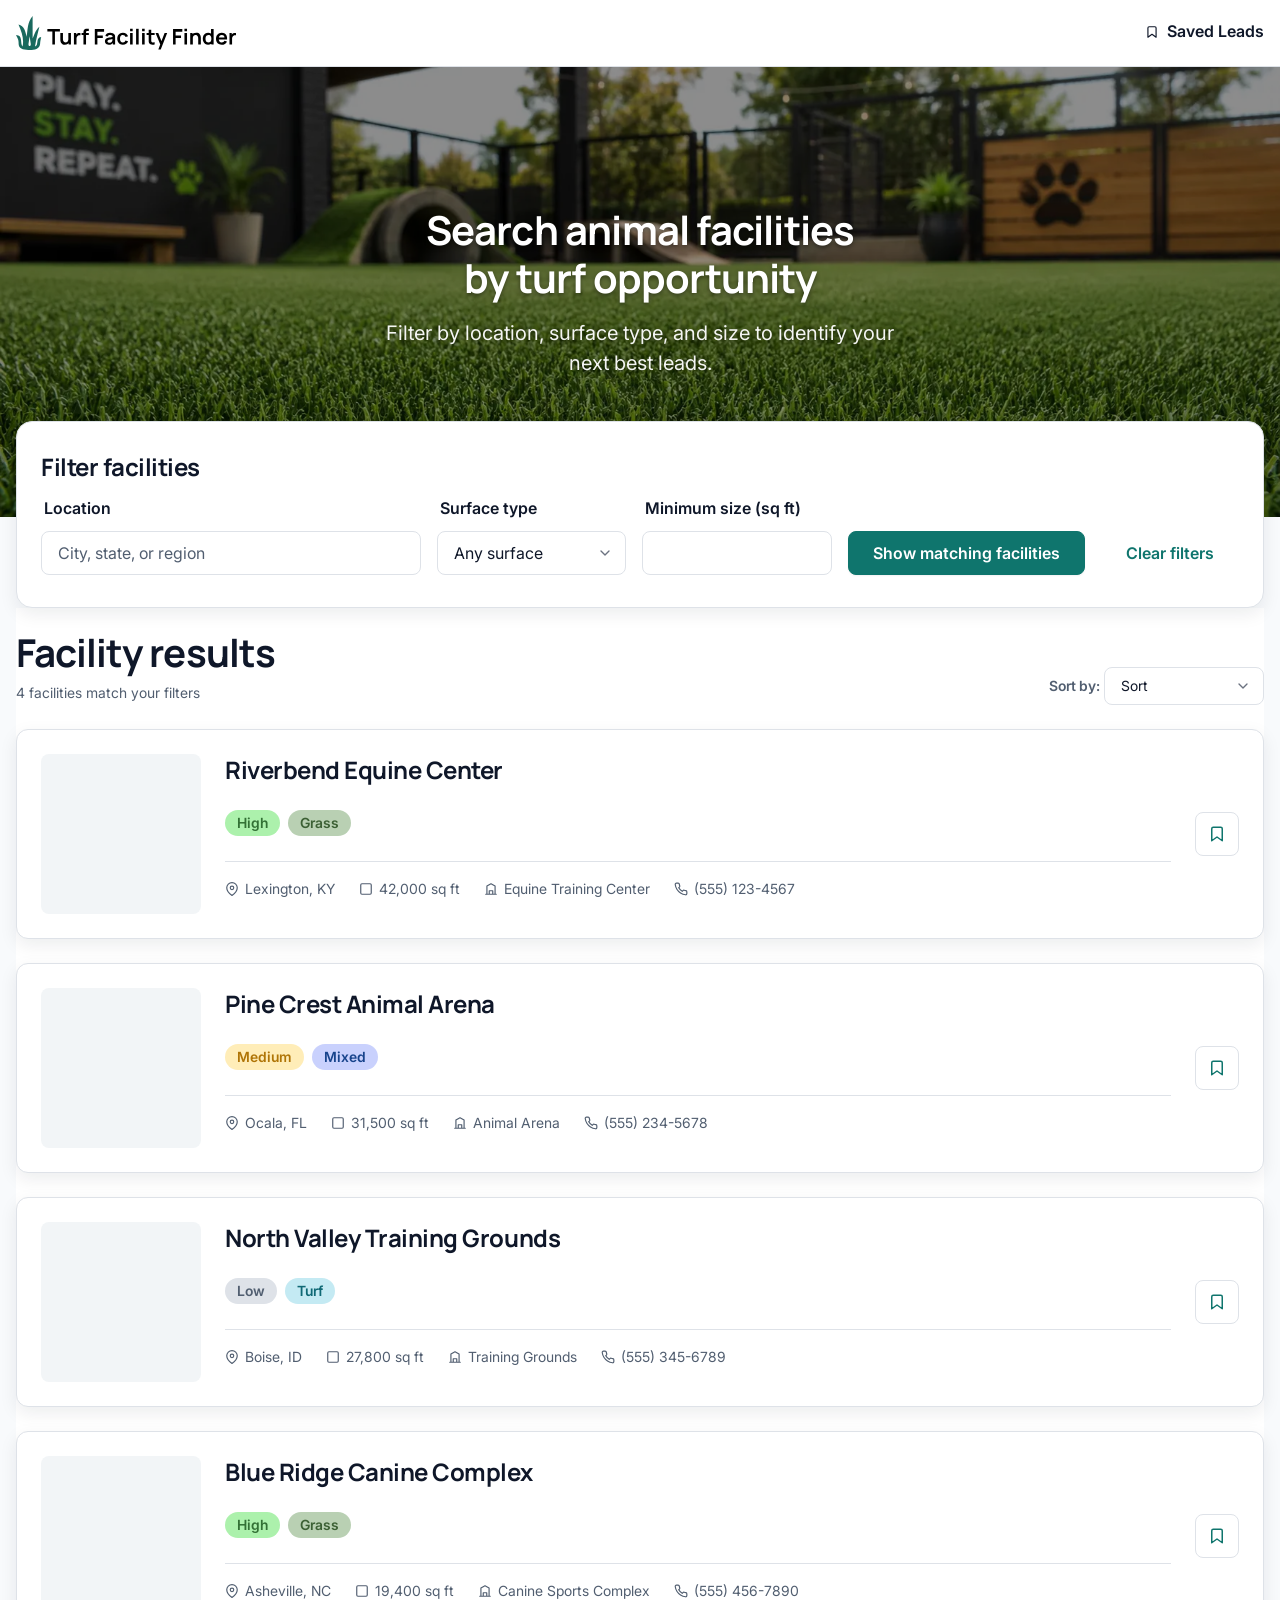
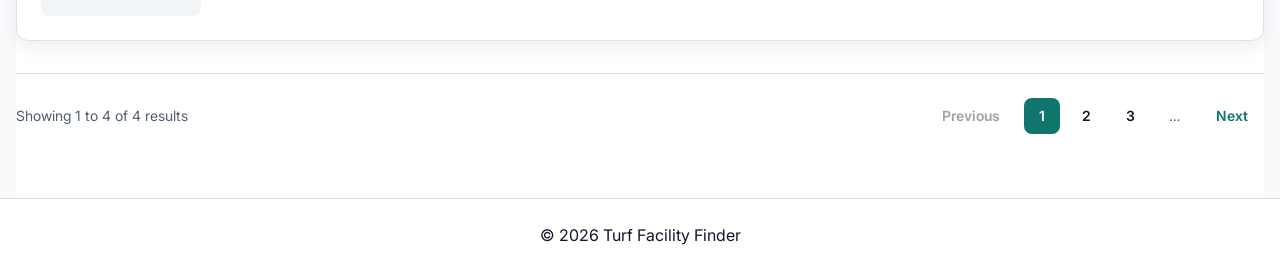
==== commit e4eea208: "Adjusted/added responsive sizing, visually hidden utility to be priority and removed results-title, " ====
--- a/index.html
+++ b/index.html
@@ -23,8 +23,8 @@
             </div>
             <nav class="site-nav" aria-label="Primary">
                 <a href="saved-leads.html" class="saved-leads-link">
-                    <svg aria-hidden="true" width="18" height="18" viewBox="0 0 24 24" fill="none"
-                        stroke="currentColor" stroke-width="2" stroke-linecap="round" stroke-linejoin="round">
+                    <svg aria-hidden="true" width="18" height="18" viewBox="0 0 24 24" fill="none" stroke="currentColor"
+                        stroke-width="2" stroke-linecap="round" stroke-linejoin="round">
                         <path d="M19 21l-7-5-7 5V5a2 2 0 0 1 2-2h10a2 2 0 0 1 2 2z" />
                     </svg>
                     Saved Leads
@@ -38,18 +38,19 @@
         <section class="hero pile">
             <!-- Hero Image -->
             <div class="hero-image-container">
-                <img src="assets/images/hero-image-turf-dog-park.webp" alt="Panned horizontal view of an outdoor dog facility with close up of turf grass blades and black metal fence in background with wood accents"
+                <img src="assets/images/hero-image-turf-dog-park.webp"
+                    alt="Panned horizontal view of an outdoor dog facility with close up of turf grass blades and black metal fence in background with wood accents"
                     width="1600" height="900">
             </div>
-                <!-- Hero Content -->
-                <div class="hero-content container">
-                    <h1 id="hero-title">Search animal facilities by turf opportunity
-                    </h1>
-                    <p>
-                        Filter by location, surface type, and size to identify your next best leads.
-                    </p>
-                </div>
-            
+            <!-- Hero Content -->
+            <div class="hero-content container">
+                <h1 id="hero-title">Search animal facilities by turf opportunity
+                </h1>
+                <p>
+                    Filter by location, surface type, and size to identify your next best leads.
+                </p>
+            </div>
+
         </section>
 
         <!-- Filter Form -->
@@ -62,7 +63,6 @@
                     </legend>
 
                     <div class="filter-grid">
-
                         <div class="form-field">
                             <label for="location">Location</label>
                             <input id="location" name="location" type="text" class="input" autocomplete="address-level2"
@@ -84,12 +84,14 @@
                             <input id="size" name="size" type="number" class="input" min="0" inputmode="numeric" />
                         </div>
 
-                        <div class="filter-submit">
+                        <div class="filter-actions-group">
                             <button type="submit" class="btn btn--primary">
                                 Show matching facilities
                             </button>
-                        </div>
-
+                            <button type="reset" class="btn btn--ghost">
+                                Clear filters
+                            </button>
+                        </div>
                     </div>
 
                     <!-- Additional filters can be added here:
@@ -98,12 +100,6 @@
            Distance/region
            etc. -->
 
-                    <div class="filter-actions">
-                        <button type="reset" class="btn btn--ghost">
-                            Clear filters
-                        </button>
-                    </div>
-
                 </fieldset>
             </form>
         </section>
@@ -113,18 +109,18 @@
         <section id="results" class="results section container" aria-labelledby="results-title">
             <div class="results-header">
                 <div class="results-header--intro">
-                    <h2 id="results-title" class="results-title">Facility results</h2>
+                    <h2 id="results-title" class="results-title visually-hidden">Facility results</h2>
                     <div class="results-count" aria-live="polite">
                         <p class="results-count--compact">
                             <span>4</span> results
-                            </p>
-                         
+                        </p>
+
                         <p class="results-count--full"><span>4</span> facilities match your filters
                         </p>
                     </div>
                 </div>
-                <div class="results-header--sort">
-                    <label for="sort-by" class="results-sort-label">Sort by:</label>
+                <div class="results-header-sort">
+                    <label for="sort-by" class="results-sort-label visually-hidden">Sort by:</label>
                     <select id="sort-by" name="sortBy" class="results-sort-select" aria-label="Sort results">
                         <option value="relevant" selected>Sort</option>
                         <option value="size-desc">Size (largest first)</option>
@@ -157,8 +153,7 @@
                             class="facility-card--save-button btn btn--ghost btn--ghost-bordered btn--icon-only"
                             aria-label="Save Riverbend Equine Center to shortlist">
                             <svg aria-hidden="true" width="18" height="18" viewBox="0 0 24 24" fill="none"
-                                stroke="currentColor" stroke-width="2" stroke-linecap="round"
-                                stroke-linejoin="round">
+                                stroke="currentColor" stroke-width="2" stroke-linecap="round" stroke-linejoin="round">
                                 <path d="M19 21l-7-5-7 5V5a2 2 0 0 1 2-2h10a2 2 0 0 1 2 2z" />
                             </svg>
                         </button>
@@ -238,8 +233,7 @@
                             class="facility-card--save-button btn btn--ghost btn--ghost-bordered btn--icon-only"
                             aria-label="Save Pine Crest Animal Arena to shortlist">
                             <svg aria-hidden="true" width="18" height="18" viewBox="0 0 24 24" fill="none"
-                                stroke="currentColor" stroke-width="2" stroke-linecap="round"
-                                stroke-linejoin="round">
+                                stroke="currentColor" stroke-width="2" stroke-linecap="round" stroke-linejoin="round">
                                 <path d="M19 21l-7-5-7 5V5a2 2 0 0 1 2-2h10a2 2 0 0 1 2 2z" />
                             </svg>
                         </button>
@@ -319,8 +313,7 @@
                             class="facility-card--save-button btn btn--ghost btn--ghost-bordered btn--icon-only"
                             aria-label="Save North Valley Training Grounds to shortlist">
                             <svg aria-hidden="true" width="18" height="18" viewBox="0 0 24 24" fill="none"
-                                stroke="currentColor" stroke-width="2" stroke-linecap="round"
-                                stroke-linejoin="round">
+                                stroke="currentColor" stroke-width="2" stroke-linecap="round" stroke-linejoin="round">
                                 <path d="M19 21l-7-5-7 5V5a2 2 0 0 1 2-2h10a2 2 0 0 1 2 2z" />
                             </svg>
                         </button>
@@ -400,8 +393,7 @@
                             class="facility-card--save-button btn btn--ghost btn--ghost-bordered btn--icon-only"
                             aria-label="Save Blue Ridge Canine Complex to shortlist">
                             <svg aria-hidden="true" width="18" height="18" viewBox="0 0 24 24" fill="none"
-                                stroke="currentColor" stroke-width="2" stroke-linecap="round"
-                                stroke-linejoin="round">
+                                stroke="currentColor" stroke-width="2" stroke-linecap="round" stroke-linejoin="round">
                                 <path d="M19 21l-7-5-7 5V5a2 2 0 0 1 2-2h10a2 2 0 0 1 2 2z" />
                             </svg>
                         </button>
@@ -465,28 +457,28 @@
             </ul>
 
             <nav class="pagination" aria-label="Pagination">
-                <p class="pagination__summary">Showing <span class="pagination__range">1 to 4</span> of <span
-                        class="pagination__total">4</span> results</p>
-                <ul class="pagination__list" role="list">
-                    <li>
-                        <a href="#" class="pagination__link pagination__link--prev" aria-disabled="true"
+                <p class="pagination-summary">Showing <span class="pagination-range">1 to 4</span> of <span
+                        class="pagination-total">4</span> results</p>
+                <ul class="pagination-list" role="list">
+                    <li>
+                        <a href="#" class="pagination-link pagination-link--prev" aria-disabled="true"
                             tabindex="-1">Previous</a>
                     </li>
                     <li>
-                        <a href="#" class="pagination__link pagination__link--current" aria-current="page"
+                        <a href="#" class="pagination-link pagination-link--current" aria-current="page"
                             aria-label="Page 1, current page">1</a>
                     </li>
                     <li>
-                        <a href="#" class="pagination__link" aria-label="Page 2">2</a>
-                    </li>
-                    <li>
-                        <a href="#" class="pagination__link" aria-label="Page 3">3</a>
-                    </li>
-                    <li>
-                        <span class="pagination__ellipsis" aria-hidden="true">…</span>
-                    </li>
-                    <li>
-                        <a href="#" class="pagination__link pagination__link--next">Next</a>
+                        <a href="#" class="pagination-link" aria-label="Page 2">2</a>
+                    </li>
+                    <li>
+                        <a href="#" class="pagination-link" aria-label="Page 3">3</a>
+                    </li>
+                    <li>
+                        <span class="pagination-ellipsis" aria-hidden="true">…</span>
+                    </li>
+                    <li>
+                        <a href="#" class="pagination-link pagination-link--next">Next</a>
                     </li>
                 </ul>
             </nav>
--- a/styles.css
+++ b/styles.css
@@ -209,7 +209,7 @@
 		--fs-900: 3.5rem;
 		--fs-1000: 3.5rem;
 
-		@media (width > 760px) {
+		@media (width >= 48rem) {
 			--fs-300: 0.875rem;
 			--fs-400: 1rem;
 			--fs-500: 1.25rem;
@@ -288,6 +288,12 @@
 
 		/* Width */
 		--wrapper-max: 90rem;
+		@media (width >= 64rem) {
+			.container,
+			.wrapper {
+				width: min(100% - 3rem, var(--wrapper-max));
+			}
+		}
 	}
 }
 
@@ -500,30 +506,10 @@
 		display: none;
 	}
 
-	.results-title {
-		position: absolute;
-		width: 1px;
-		height: 1px;
-		overflow: hidden;
-		clip: rect(0, 0, 0, 0);
-		clip-path: inset(50%);
-		white-space: nowrap;
-	}
-
 	.results-header--sort {
 		display: flex;
 		align-items: center;
 		gap: var(--space-2);
-	}
-
-	.results-sort-label {
-		position: absolute;
-		width: 1px;
-		height: 1px;
-		overflow: hidden;
-		clip: rect(0, 0, 0, 0);
-		clip-path: inset(50%);
-		white-space: nowrap;
 	}
 
 	.results-sort-select {
@@ -590,36 +576,46 @@
 		z-index: 2;
 	} */
 
-	.filter-actions {
-		display: flex;
-		justify-content: flex-end;
-		align-items: center;
-	}
-
-	.filters fieldset {
-		display: grid;
-		gap: var(--space-3);
-	}
-
 	.filter-grid {
 		display: grid;
 		gap: var(--space-3);
 		align-items: end;
 	}
 
+	.filter-actions-group {
+		display: grid;
+		gap: var(--space-3);
+	}
+
 	@media (width >= 48rem) {
 		.filters fieldset {
-			grid-template-columns: 1fr auto;
-			column-gap: var(--space-3);
-			align-items: end;
+			display: block; /* remove 2-row grid */
 		}
 
 		.filter-grid {
 			grid-template-columns:
-				minmax(16rem, 2fr)
-				minmax(12rem, 1fr)
-				minmax(12rem, 1fr)
+				minmax(14rem, 2fr)
+				minmax(11rem, 1fr)
+				minmax(11rem, 1fr)
 				auto;
+			align-items: end;
+		}
+
+		.filter-actions-group {
+			/* justify-content: flex-end; */
+			display: flex;
+			align-items: center;
+			gap: var(--space-3);
+			margin-block-start: 0;
+		}
+	}
+
+	.filter-actions-group .btn--primary {
+		min-width: 100%;
+	}
+	@media (width >= 48rem) {
+		.filter-actions-group .btn--primary {
+			min-width: auto;
 		}
 	}
 }
@@ -678,9 +674,8 @@
 		display: inline-flex;
 		align-items: center;
 		gap: 0.5rem;
-
 		color: var(--text-main);
-		font-size: var(--font-size-sm);
+		font-size: var(--font-size-regular);
 		font-weight: 500;
 	}
 
@@ -756,35 +751,42 @@
 	.hero-content {
 		z-index: 2;
 		display: grid;
-		max-inline-size: 32rem;
+		max-inline-size: 36rem;
 		align-self: center;
-		gap: 1.25rem;
+		gap: var(--space-3);
 		padding-block: var(--space-5);
 		text-shadow: 0 2px 4px rgb(0 0 0 / 0.4);
-	}
-
-	@media (width >= 48rem) {
-		.hero-content {
-			padding-block-end: var(--space-6);
-			max-inline-size: 40rem;
-			font-size: clamp(var(--fs-700), 5vw, var(--fs-900));
-		}
 	}
 
 	.hero-content p {
 		color: var(--text-high-contrast);
 		/* font-size: var(--font-size-md); */
-		font-weight: 600;
-		font-size: 1.125rem;
+		font-weight: 400;
+		font-size: var(--fs-500);
 		line-height: 1.5;
-		max-inline-size: 30ch;
+		max-inline-size: 42ch;
 		opacity: 0.95;
 	}
 
 	.hero-content h1 {
 		color: var(--text-high-contrast);
-		font-size: 2rem;
-		line-height: 1;
+		font-size: clamp(2rem, 4vw, 2.5rem);
+		line-height: 1.2;
+	}
+
+	@media (width >= 48rem) {
+		.hero-image-container::after {
+			background: rgb(0 0 0 / 0.45);
+		}
+		.hero-content {
+			justify-self: center;
+			text-align: center;
+			max-inline-size: 42rem;
+			padding-block: var(--space-6);
+		}
+		.hero-content p {
+			justify-self: center;
+		}
 	}
 
 	/*----------- Form Field ------------*/
@@ -811,14 +813,21 @@
 		box-shadow: var(--shadow-md);
 	}
 
+	.filters.section {
+		padding-block: var(--space-4);
+	}
+
 	@media (width >= 48rem) {
 		.filters {
 			margin-block-start: clamp(-6rem, -12vw, -4rem);
 		}
-	}
-
-	.filters.section {
-		padding-block: var(--space-5);
+		.filters.section {
+			padding-block: var(--space-5);
+		}
+
+		.results.section {
+			padding-block-start: var(--space-4);
+		}
 	}
 
 	.filters .input,
@@ -894,7 +903,8 @@
 	.facility-card--title {
 		margin: 0;
 		font-family: var(--ff-heading);
-		font-size: var(--font-size-regular);
+		font-size: var(--fs-500); /* 16px mobile */
+
 		font-weight: 700;
 		line-height: 1.3;
 	}
@@ -903,10 +913,10 @@
 		grid-area: save-icon;
 		justify-self: end;
 		align-self: start;
-		min-inline-size: auto;
-		min-block-size: auto;
+		min-inline-size: 2.25rem;
+		min-block-size: 2.25rem;
 		padding: 0;
-		border-color: transparent;
+		border-color: var(--border-color);
 		box-shadow: none;
 		color: var(--text-muted);
 		background-color: transparent;
@@ -968,7 +978,7 @@
 
 	@media (width >= 48rem) {
 		.facility-card {
-			grid-template-columns: 9rem 1fr auto;
+			grid-template-columns: 10rem 1fr auto;
 			grid-template-areas:
 				"image header save-icon"
 				"image badges save-icon"
@@ -989,11 +999,11 @@
 		}
 
 		.facility-card--leading-visual {
-			inline-size: 9rem;
+			inline-size: 10rem;
 		}
 
 		.facility-card--title {
-			font-size: var(--font-size-md);
+			font-size: var(--fs-600); /* 18px — mockup h3 */
 		}
 
 		.facility-card .badge {
@@ -1014,7 +1024,7 @@
 			display: flex;
 			flex-wrap: wrap;
 			align-items: center;
-			column-gap: var(--space-2);
+			column-gap: var(--space-4);
 			row-gap: var(--space-1);
 			padding-block-start: var(--space-3);
 			border-block-start: 1px solid var(--border-color);
@@ -1025,7 +1035,7 @@
 		}
 
 		.facility-card--info-item + .facility-card--info-item::before {
-			content: "•";
+			content: none; /* remove bullets */
 			margin-inline-end: var(--space-2);
 			color: var(--border-color);
 		}
@@ -1147,7 +1157,7 @@
 	}
 
 	.btn--ghost:hover:not(:disabled) {
-		background-color: var(--clr-gray-100);
+		background-color: var(--clr-gray-200);
 		color: var(--text-main);
 	}
 
@@ -1192,13 +1202,13 @@
 		border-block-start: 1px solid var(--border-color);
 	}
 
-	.pagination__summary {
+	.pagination-summary {
 		margin: 0;
 		font-size: var(--font-size-sm);
 		color: var(--text-muted);
 	}
 
-	.pagination__list {
+	.pagination-list {
 		display: flex;
 		flex-wrap: wrap;
 		align-items: center;
@@ -1207,7 +1217,7 @@
 		padding: 0;
 	}
 
-	.pagination__link {
+	.pagination-link {
 		display: inline-grid;
 		place-items: center;
 		min-inline-size: 2.25rem;
@@ -1223,30 +1233,35 @@
 			color 0.15s ease;
 	}
 
-	.pagination__link:hover:not(.pagination__link--current) {
-		background-color: var(--clr-gray-100);
+	.pagination-link:hover:not(.pagination-link--current) {
+		background-color: var(--clr-gray-200);
 		color: var(--text-brand);
 	}
 
-	.pagination__link--current {
+	.pagination-link--current {
 		background-color: var(--background-accent-main);
 		color: var(--text-high-contrast);
 		font-weight: 600;
 		pointer-events: none;
 	}
 
-	.pagination__link--prev,
-	.pagination__link--next {
+	.pagination-link--prev,
+	.pagination-link--next {
 		padding-inline: var(--space-3);
 	}
 
-	.pagination__link[aria-disabled="true"] {
+	.pagination-link--next {
+		font-weight: 700;
+		color: var(--text-brand);
+	}
+
+	.pagination-link[aria-disabled="true"] {
 		opacity: 0.4;
 		pointer-events: none;
 		cursor: default;
 	}
 
-	.pagination__ellipsis {
+	.pagination-ellipsis {
 		display: inline-grid;
 		place-items: center;
 		min-inline-size: 2.25rem;
@@ -1298,6 +1313,19 @@
 		white-space: nowrap;
 	}
 
+	@media (width >= 48rem) {
+		.results-title.visually-hidden,
+		.results-sort-label.visually-hidden {
+			position: static;
+			width: auto;
+			height: auto;
+			overflow: visible;
+			clip: auto;
+			clip-path: none;
+			white-space: normal;
+		}
+	}
+
 	/* stacking content on top, like hero. Then can use z-index for layering in grid */
 	.pile {
 		display: grid;
@@ -1330,7 +1358,7 @@
 	.site-nav,
 	.hero,
 	.filters,
-	.results-header__sort,
+	.results-header-sort,
 	.facility-card--save-button,
 	.pagination,
 	.filter-actions,
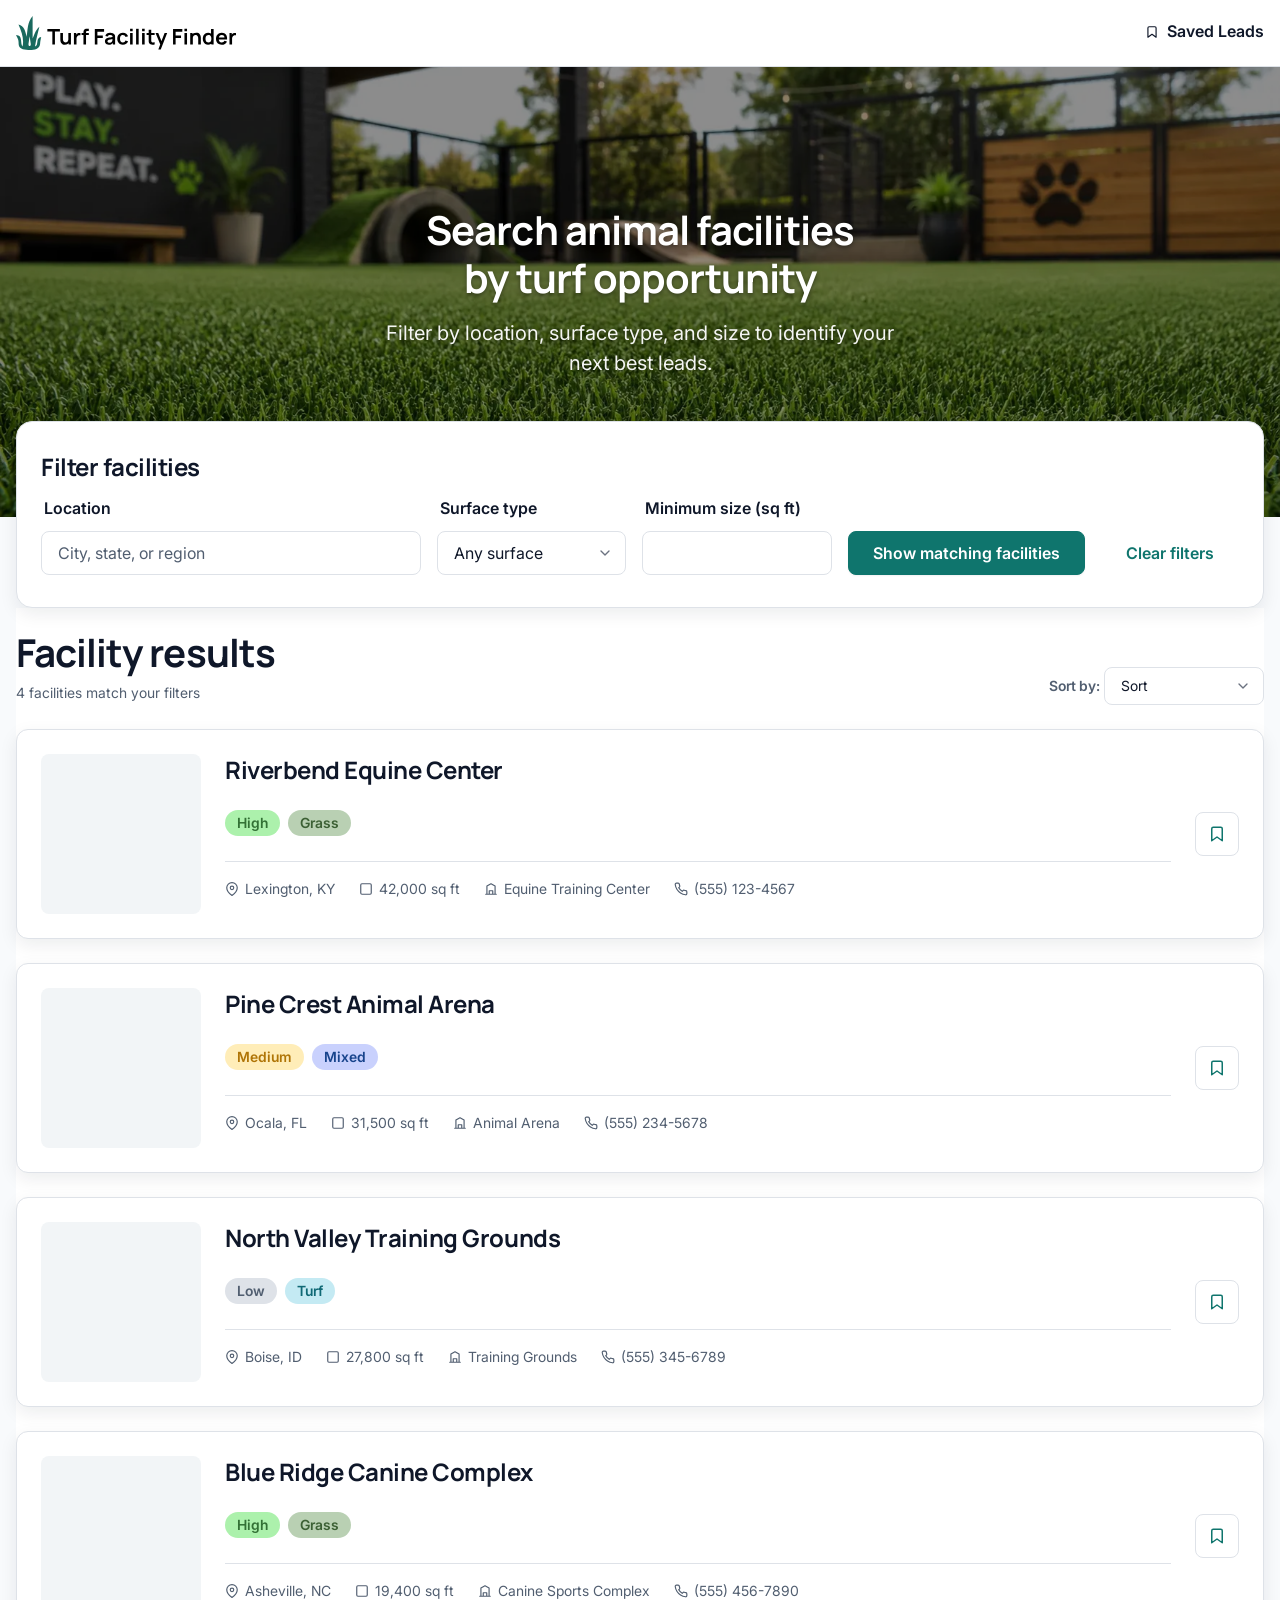
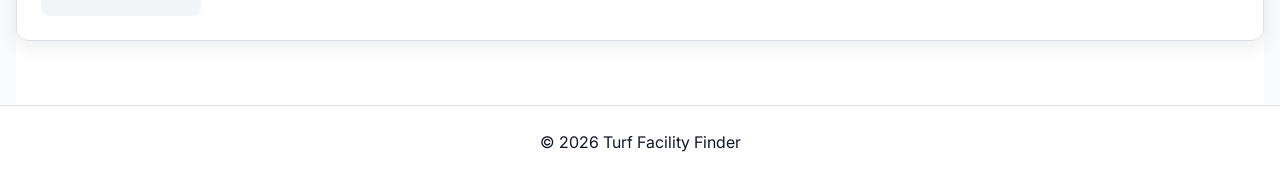
==== commit 89841446: "Added data attribute hook for JS later on facility cards and results container.Added loading, error," ====
--- a/index.html
+++ b/index.html
@@ -57,7 +57,7 @@
 
         <section id="filters" class="filters section container" aria-labelledby="filters-title">
             <h2 id="filters-title">Filter facilities</h2>
-            <form action="#" method="get">
+            <form id="search-form" action="#" method="get">
                 <fieldset>
                     <legend class="visually-hidden">Search Filters
                     </legend>
@@ -75,7 +75,7 @@
                                 <option value="">Any surface</option>
                                 <option value="grass">Grass</option>
                                 <option value="turf">Turf</option>
-                                <option value="other">Mixed</option>
+                                <option value="mixed">Mixed</option>
                             </select>
                         </div>
 
@@ -106,16 +106,16 @@
 
         <!-- Results  -->
 
-        <section id="results" class="results section container" aria-labelledby="results-title">
+        <section id="results" class="results section container" aria-labelledby="results-title" data-state="idle">
             <div class="results-header">
                 <div class="results-header--intro">
                     <h2 id="results-title" class="results-title visually-hidden">Facility results</h2>
-                    <div class="results-count" aria-live="polite">
+                    <div class="results-count" aria-live="polite" aria-atomic="true">
                         <p class="results-count--compact">
-                            <span>4</span> results
+                            <span data-results-count>4</span> results
                         </p>
 
-                        <p class="results-count--full"><span>4</span> facilities match your filters
+                        <p class="results-count--full"><span data-results-count>4</span> facilities match your filters
                         </p>
                     </div>
                 </div>
@@ -129,15 +129,30 @@
                     </select>
                 </div>
             </div>
-            <!-- Show message if no facilities match filters -->
-            <!-- <p class="results-message">No facilities match your filters</p> -->
-
-            <ul role="list" class="results-list">
+            <!-- UI state panels — JS toggles [hidden] on each; only one shown at a time -->
+            <div class="results-state results-state--loading" hidden role="status">
+                <span class="results-state--spinner" aria-hidden="true"></span>
+                <p>Loading facilities…</p>
+            </div>
+
+            <div class="results-state results-state--empty" hidden>
+                <p>No facilities match your filters. Try adjusting your location or surface type.</p>
+            </div>
+
+            <div class="results-state results-state--error" hidden>
+                <p>Something went wrong loading facilities. <button type="button" class="btn btn--ghost" data-action="retry">Try again</button></p>
+            </div>
+
+            <ul id="results-list" role="list" class="results-list">
                 <!-- RESULTS LIST -->
 
                 <!-- CARD 1 -->
                 <li class="results-item">
-                    <article class="facility-card">
+                    <article class="facility-card"
+                        data-facility-id="riverbend-equine-center"
+                        data-surface="grass"
+                        data-opportunity="high"
+                        data-size-sqft="42000">
 
                         <div class="facility-card--leading-visual">
                             <!-- Future: <img src="" alt="" class="facility-card--item-product" /> -->
@@ -151,7 +166,10 @@
 
                         <button type="button"
                             class="facility-card--save-button btn btn--ghost btn--ghost-bordered btn--icon-only"
-                            aria-label="Save Riverbend Equine Center to shortlist">
+                            aria-label="Save Riverbend Equine Center to shortlist"
+                            aria-pressed="false"
+                            data-action="save"
+                            data-facility-id="riverbend-equine-center">
                             <svg aria-hidden="true" width="18" height="18" viewBox="0 0 24 24" fill="none"
                                 stroke="currentColor" stroke-width="2" stroke-linecap="round" stroke-linejoin="round">
                                 <path d="M19 21l-7-5-7 5V5a2 2 0 0 1 2-2h10a2 2 0 0 1 2 2z" />
@@ -217,7 +235,11 @@
 
                 <!-- CARD 2 -->
                 <li class="results-item">
-                    <article class="facility-card">
+                    <article class="facility-card"
+                        data-facility-id="pine-crest-animal-arena"
+                        data-surface="mixed"
+                        data-opportunity="medium"
+                        data-size-sqft="31500">
 
                         <div class="facility-card--leading-visual">
                             <!-- Future: <img src="" alt="" class="facility-card--item-product" /> -->
@@ -231,7 +253,10 @@
 
                         <button type="button"
                             class="facility-card--save-button btn btn--ghost btn--ghost-bordered btn--icon-only"
-                            aria-label="Save Pine Crest Animal Arena to shortlist">
+                            aria-label="Save Pine Crest Animal Arena to shortlist"
+                            aria-pressed="false"
+                            data-action="save"
+                            data-facility-id="pine-crest-animal-arena">
                             <svg aria-hidden="true" width="18" height="18" viewBox="0 0 24 24" fill="none"
                                 stroke="currentColor" stroke-width="2" stroke-linecap="round" stroke-linejoin="round">
                                 <path d="M19 21l-7-5-7 5V5a2 2 0 0 1 2-2h10a2 2 0 0 1 2 2z" />
@@ -297,7 +322,11 @@
 
                 <!-- CARD 3 -->
                 <li class="results-item">
-                    <article class="facility-card">
+                    <article class="facility-card"
+                        data-facility-id="north-valley-training-grounds"
+                        data-surface="turf"
+                        data-opportunity="low"
+                        data-size-sqft="27800">
 
                         <div class="facility-card--leading-visual">
                             <!-- Future: <img src="" alt="" class="facility-card--item-product" /> -->
@@ -311,7 +340,10 @@
 
                         <button type="button"
                             class="facility-card--save-button btn btn--ghost btn--ghost-bordered btn--icon-only"
-                            aria-label="Save North Valley Training Grounds to shortlist">
+                            aria-label="Save North Valley Training Grounds to shortlist"
+                            aria-pressed="false"
+                            data-action="save"
+                            data-facility-id="north-valley-training-grounds">
                             <svg aria-hidden="true" width="18" height="18" viewBox="0 0 24 24" fill="none"
                                 stroke="currentColor" stroke-width="2" stroke-linecap="round" stroke-linejoin="round">
                                 <path d="M19 21l-7-5-7 5V5a2 2 0 0 1 2-2h10a2 2 0 0 1 2 2z" />
@@ -377,7 +409,11 @@
 
                 <!-- CARD 4 -->
                 <li class="results-item">
-                    <article class="facility-card">
+                    <article class="facility-card"
+                        data-facility-id="blue-ridge-canine-complex"
+                        data-surface="grass"
+                        data-opportunity="high"
+                        data-size-sqft="19400">
 
                         <div class="facility-card--leading-visual">
                             <!-- Future: <img src="" alt="" class="facility-card--item-product" /> -->
@@ -391,7 +427,10 @@
 
                         <button type="button"
                             class="facility-card--save-button btn btn--ghost btn--ghost-bordered btn--icon-only"
-                            aria-label="Save Blue Ridge Canine Complex to shortlist">
+                            aria-label="Save Blue Ridge Canine Complex to shortlist"
+                            aria-pressed="false"
+                            data-action="save"
+                            data-facility-id="blue-ridge-canine-complex">
                             <svg aria-hidden="true" width="18" height="18" viewBox="0 0 24 24" fill="none"
                                 stroke="currentColor" stroke-width="2" stroke-linecap="round" stroke-linejoin="round">
                                 <path d="M19 21l-7-5-7 5V5a2 2 0 0 1 2-2h10a2 2 0 0 1 2 2z" />
@@ -456,29 +495,29 @@
                 </li>
             </ul>
 
-            <nav class="pagination" aria-label="Pagination">
-                <p class="pagination-summary">Showing <span class="pagination-range">1 to 4</span> of <span
-                        class="pagination-total">4</span> results</p>
+            <nav class="pagination" aria-label="Pagination" data-current-page="1" hidden>
+                <p class="pagination-summary">Showing <span class="pagination-range" data-pagination-range>1 to 4</span> of <span
+                        class="pagination-total" data-pagination-total>4</span> results</p>
                 <ul class="pagination-list" role="list">
                     <li>
-                        <a href="#" class="pagination-link pagination-link--prev" aria-disabled="true"
-                            tabindex="-1">Previous</a>
+                        <a href="#" class="pagination-link pagination-link--prev" rel="prev" aria-disabled="true"
+                            tabindex="-1" data-page="prev">Previous</a>
                     </li>
                     <li>
                         <a href="#" class="pagination-link pagination-link--current" aria-current="page"
-                            aria-label="Page 1, current page">1</a>
+                            aria-label="Page 1, current page" data-page="1">1</a>
                     </li>
                     <li>
-                        <a href="#" class="pagination-link" aria-label="Page 2">2</a>
+                        <a href="#" class="pagination-link" aria-label="Page 2" data-page="2">2</a>
                     </li>
                     <li>
-                        <a href="#" class="pagination-link" aria-label="Page 3">3</a>
+                        <a href="#" class="pagination-link" aria-label="Page 3" data-page="3">3</a>
                     </li>
                     <li>
                         <span class="pagination-ellipsis" aria-hidden="true">…</span>
                     </li>
                     <li>
-                        <a href="#" class="pagination-link pagination-link--next">Next</a>
+                        <a href="#" class="pagination-link pagination-link--next" rel="next" data-page="next">Next</a>
                     </li>
                 </ul>
             </nav>
--- a/styles.css
+++ b/styles.css
@@ -925,6 +925,17 @@
 	.facility-card--save-button svg {
 		inline-size: 1.125rem;
 		block-size: 1.125rem;
+	}
+
+	/* Saved state — driven by aria-pressed so no extra JS class needed */
+	.facility-card--save-button[aria-pressed="true"] {
+		color: var(--clr-brand-500);
+		border-color: var(--clr-brand-500);
+	}
+
+	.facility-card--save-button[aria-pressed="true"] svg {
+		fill: var(--clr-brand-500);
+		color: var(--clr-brand-500);
 	}
 
 	.facility-card--badges {
@@ -1175,18 +1186,53 @@
 		padding-inline: var(--space-2);
 	}
 
-	/* Empty State */
+	/* Results section background */
 	.results {
 		background-color: var(--background-surface);
 	}
 
-	.results-message {
-		padding: var(--space-5);
+	/* ----- results state panels (loading / empty / error) ----- */
+	/* JS toggles the [hidden] attribute on each panel.
+	   Only one panel is visible at a time alongside data-state on #results. */
+
+	.results-state {
+		display: flex;
+		flex-direction: column;
+		align-items: center;
+		gap: var(--space-3);
+		padding: var(--space-6) var(--space-5);
 		background: var(--background-surface);
 		border: 1px dashed var(--border-color);
 		border-radius: var(--radius-md);
 		text-align: center;
 		color: var(--text-muted);
+		margin-block-end: var(--space-4);
+	}
+
+	.results-state p {
+		margin: 0;
+		max-inline-size: 40ch;
+	}
+
+	/* Loading spinner */
+	.results-state--spinner {
+		display: block;
+		inline-size: 2rem;
+		block-size: 2rem;
+		border: 3px solid var(--clr-gray-200);
+		border-block-start-color: var(--clr-brand-500);
+		border-radius: 50%;
+		animation: results-spin 0.7s linear infinite;
+	}
+
+	@keyframes results-spin {
+		to { transform: rotate(360deg); }
+	}
+
+	.results-state--error .btn--ghost {
+		font-size: var(--font-size-sm);
+		min-block-size: auto;
+		padding-block: 0.25rem;
 	}
 
 	/* ----- pagination ----- */
@@ -1280,7 +1326,7 @@
 		margin-block-end: var(--space-4);
 	}
 
-	.saved-leads-header__intro {
+	.saved-leads-header--intro {
 		display: grid;
 		gap: var(--space-1);
 	}
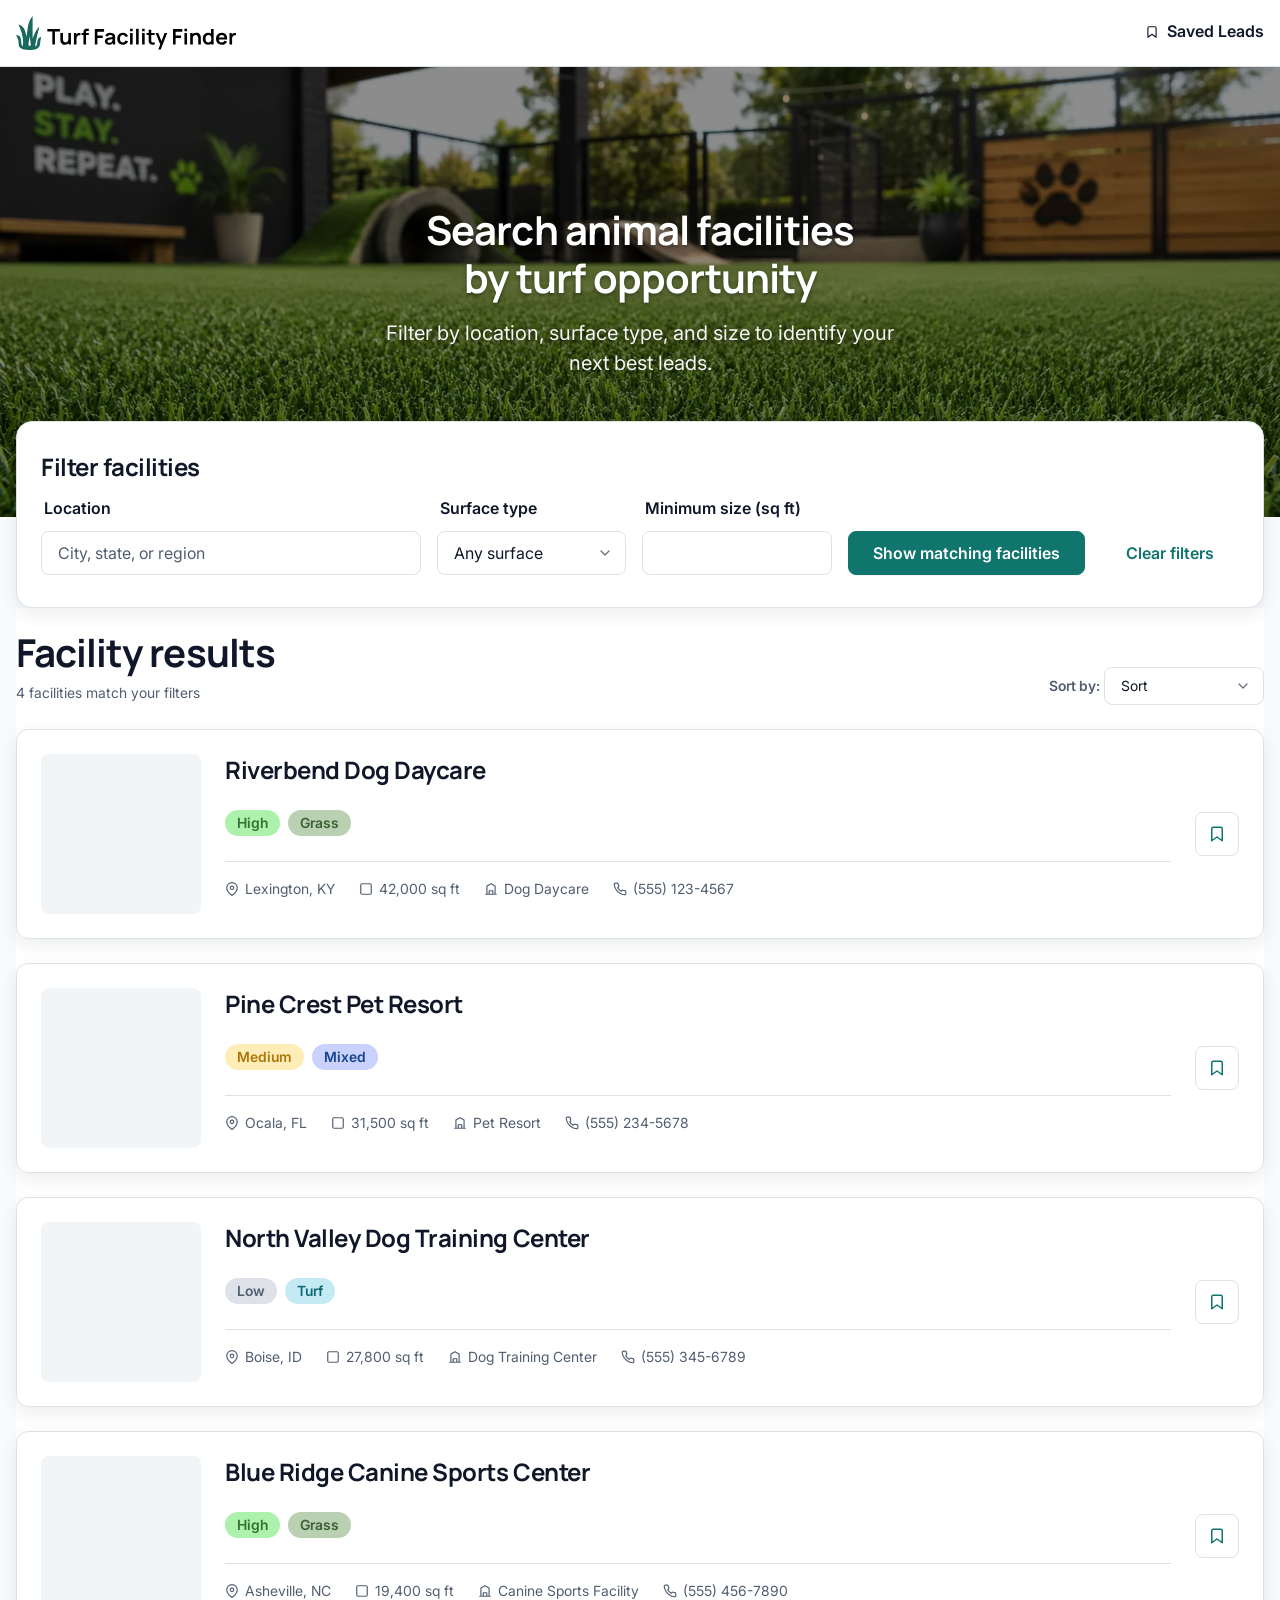
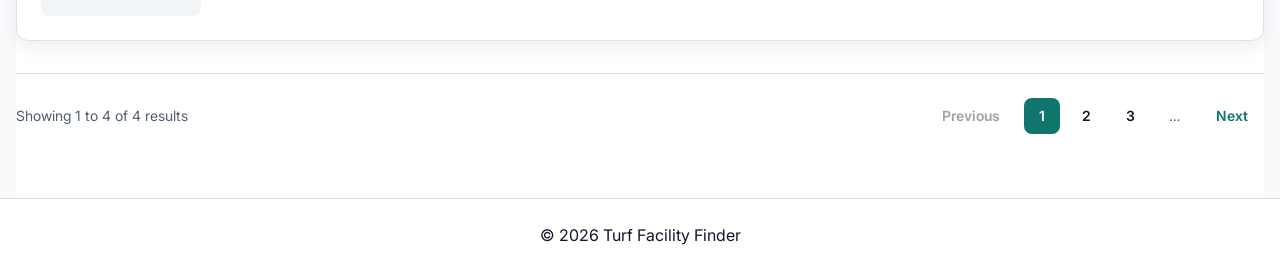
==== commit 71def239: "Changed equine themed card results to canine themed placeholders" ====
--- a/index.html
+++ b/index.html
@@ -57,7 +57,7 @@
 
         <section id="filters" class="filters section container" aria-labelledby="filters-title">
             <h2 id="filters-title">Filter facilities</h2>
-            <form id="search-form" action="#" method="get">
+            <form action="#" method="get">
                 <fieldset>
                     <legend class="visually-hidden">Search Filters
                     </legend>
@@ -75,7 +75,7 @@
                                 <option value="">Any surface</option>
                                 <option value="grass">Grass</option>
                                 <option value="turf">Turf</option>
-                                <option value="mixed">Mixed</option>
+                                <option value="other">Mixed</option>
                             </select>
                         </div>
 
@@ -106,16 +106,16 @@
 
         <!-- Results  -->
 
-        <section id="results" class="results section container" aria-labelledby="results-title" data-state="idle">
+        <section id="results" class="results section container" aria-labelledby="results-title">
             <div class="results-header">
                 <div class="results-header--intro">
                     <h2 id="results-title" class="results-title visually-hidden">Facility results</h2>
-                    <div class="results-count" aria-live="polite" aria-atomic="true">
+                    <div class="results-count" aria-live="polite">
                         <p class="results-count--compact">
-                            <span data-results-count>4</span> results
+                            <span>4</span> results
                         </p>
 
-                        <p class="results-count--full"><span data-results-count>4</span> facilities match your filters
+                        <p class="results-count--full"><span>4</span> facilities match your filters
                         </p>
                     </div>
                 </div>
@@ -129,30 +129,15 @@
                     </select>
                 </div>
             </div>
-            <!-- UI state panels — JS toggles [hidden] on each; only one shown at a time -->
-            <div class="results-state results-state--loading" hidden role="status">
-                <span class="results-state--spinner" aria-hidden="true"></span>
-                <p>Loading facilities…</p>
-            </div>
-
-            <div class="results-state results-state--empty" hidden>
-                <p>No facilities match your filters. Try adjusting your location or surface type.</p>
-            </div>
-
-            <div class="results-state results-state--error" hidden>
-                <p>Something went wrong loading facilities. <button type="button" class="btn btn--ghost" data-action="retry">Try again</button></p>
-            </div>
-
-            <ul id="results-list" role="list" class="results-list">
+            <!-- Show message if no facilities match filters -->
+            <!-- <p class="results-message">No facilities match your filters</p> -->
+
+            <ul role="list" class="results-list">
                 <!-- RESULTS LIST -->
 
                 <!-- CARD 1 -->
                 <li class="results-item">
-                    <article class="facility-card"
-                        data-facility-id="riverbend-equine-center"
-                        data-surface="grass"
-                        data-opportunity="high"
-                        data-size-sqft="42000">
+                    <article class="facility-card">
 
                         <div class="facility-card--leading-visual">
                             <!-- Future: <img src="" alt="" class="facility-card--item-product" /> -->
@@ -160,16 +145,13 @@
 
                         <header class="facility-card--header">
                             <h3 class="facility-card--title">
-                                Riverbend Equine Center
+                                Riverbend Dog Daycare
                             </h3>
                         </header>
 
                         <button type="button"
                             class="facility-card--save-button btn btn--ghost btn--ghost-bordered btn--icon-only"
-                            aria-label="Save Riverbend Equine Center to shortlist"
-                            aria-pressed="false"
-                            data-action="save"
-                            data-facility-id="riverbend-equine-center">
+                            aria-label="Save Riverbend Dog Daycare to shortlist">
                             <svg aria-hidden="true" width="18" height="18" viewBox="0 0 24 24" fill="none"
                                 stroke="currentColor" stroke-width="2" stroke-linecap="round" stroke-linejoin="round">
                                 <path d="M19 21l-7-5-7 5V5a2 2 0 0 1 2-2h10a2 2 0 0 1 2 2z" />
@@ -213,7 +195,7 @@
                                         stroke-linejoin="round">
                                         <path d="M3 21h18M5 21V7l7-4 7 4v14M9 21v-6h6v6" />
                                     </svg>
-                                    Equine Training Center
+                                    Dog Daycare
                                 </dd>
                             </div>
                             <div class="facility-card--info-item facility-card--info-item--desktop">
@@ -235,11 +217,7 @@
 
                 <!-- CARD 2 -->
                 <li class="results-item">
-                    <article class="facility-card"
-                        data-facility-id="pine-crest-animal-arena"
-                        data-surface="mixed"
-                        data-opportunity="medium"
-                        data-size-sqft="31500">
+                    <article class="facility-card">
 
                         <div class="facility-card--leading-visual">
                             <!-- Future: <img src="" alt="" class="facility-card--item-product" /> -->
@@ -247,16 +225,13 @@
 
                         <header class="facility-card--header">
                             <h3 class="facility-card--title">
-                                Pine Crest Animal Arena
+                                Pine Crest Pet Resort
                             </h3>
                         </header>
 
                         <button type="button"
                             class="facility-card--save-button btn btn--ghost btn--ghost-bordered btn--icon-only"
-                            aria-label="Save Pine Crest Animal Arena to shortlist"
-                            aria-pressed="false"
-                            data-action="save"
-                            data-facility-id="pine-crest-animal-arena">
+                            aria-label="Save Pine Crest Pet Resort to shortlist">
                             <svg aria-hidden="true" width="18" height="18" viewBox="0 0 24 24" fill="none"
                                 stroke="currentColor" stroke-width="2" stroke-linecap="round" stroke-linejoin="round">
                                 <path d="M19 21l-7-5-7 5V5a2 2 0 0 1 2-2h10a2 2 0 0 1 2 2z" />
@@ -300,7 +275,7 @@
                                         stroke-linejoin="round">
                                         <path d="M3 21h18M5 21V7l7-4 7 4v14M9 21v-6h6v6" />
                                     </svg>
-                                    Animal Arena
+                                    Pet Resort
                                 </dd>
                             </div>
                             <div class="facility-card--info-item facility-card--info-item--desktop">
@@ -322,11 +297,7 @@
 
                 <!-- CARD 3 -->
                 <li class="results-item">
-                    <article class="facility-card"
-                        data-facility-id="north-valley-training-grounds"
-                        data-surface="turf"
-                        data-opportunity="low"
-                        data-size-sqft="27800">
+                    <article class="facility-card">
 
                         <div class="facility-card--leading-visual">
                             <!-- Future: <img src="" alt="" class="facility-card--item-product" /> -->
@@ -334,16 +305,13 @@
 
                         <header class="facility-card--header">
                             <h3 class="facility-card--title">
-                                North Valley Training Grounds
+                                North Valley Dog Training Center
                             </h3>
                         </header>
 
                         <button type="button"
                             class="facility-card--save-button btn btn--ghost btn--ghost-bordered btn--icon-only"
-                            aria-label="Save North Valley Training Grounds to shortlist"
-                            aria-pressed="false"
-                            data-action="save"
-                            data-facility-id="north-valley-training-grounds">
+                            aria-label="Save North Valley Dog Training Center to shortlist">
                             <svg aria-hidden="true" width="18" height="18" viewBox="0 0 24 24" fill="none"
                                 stroke="currentColor" stroke-width="2" stroke-linecap="round" stroke-linejoin="round">
                                 <path d="M19 21l-7-5-7 5V5a2 2 0 0 1 2-2h10a2 2 0 0 1 2 2z" />
@@ -387,7 +355,7 @@
                                         stroke-linejoin="round">
                                         <path d="M3 21h18M5 21V7l7-4 7 4v14M9 21v-6h6v6" />
                                     </svg>
-                                    Training Grounds
+                                    Dog Training Center
                                 </dd>
                             </div>
                             <div class="facility-card--info-item facility-card--info-item--desktop">
@@ -409,11 +377,7 @@
 
                 <!-- CARD 4 -->
                 <li class="results-item">
-                    <article class="facility-card"
-                        data-facility-id="blue-ridge-canine-complex"
-                        data-surface="grass"
-                        data-opportunity="high"
-                        data-size-sqft="19400">
+                    <article class="facility-card">
 
                         <div class="facility-card--leading-visual">
                             <!-- Future: <img src="" alt="" class="facility-card--item-product" /> -->
@@ -421,16 +385,13 @@
 
                         <header class="facility-card--header">
                             <h3 class="facility-card--title">
-                                Blue Ridge Canine Complex
+                                Blue Ridge Canine Sports Center
                             </h3>
                         </header>
 
                         <button type="button"
                             class="facility-card--save-button btn btn--ghost btn--ghost-bordered btn--icon-only"
-                            aria-label="Save Blue Ridge Canine Complex to shortlist"
-                            aria-pressed="false"
-                            data-action="save"
-                            data-facility-id="blue-ridge-canine-complex">
+                            aria-label="Save Blue Ridge Canine Sports Center to shortlist">
                             <svg aria-hidden="true" width="18" height="18" viewBox="0 0 24 24" fill="none"
                                 stroke="currentColor" stroke-width="2" stroke-linecap="round" stroke-linejoin="round">
                                 <path d="M19 21l-7-5-7 5V5a2 2 0 0 1 2-2h10a2 2 0 0 1 2 2z" />
@@ -474,7 +435,7 @@
                                         stroke-linejoin="round">
                                         <path d="M3 21h18M5 21V7l7-4 7 4v14M9 21v-6h6v6" />
                                     </svg>
-                                    Canine Sports Complex
+                                    Canine Sports Facility
                                 </dd>
                             </div>
                             <div class="facility-card--info-item facility-card--info-item--desktop">
@@ -495,29 +456,29 @@
                 </li>
             </ul>
 
-            <nav class="pagination" aria-label="Pagination" data-current-page="1" hidden>
-                <p class="pagination-summary">Showing <span class="pagination-range" data-pagination-range>1 to 4</span> of <span
-                        class="pagination-total" data-pagination-total>4</span> results</p>
+            <nav class="pagination" aria-label="Pagination">
+                <p class="pagination-summary">Showing <span class="pagination-range">1 to 4</span> of <span
+                        class="pagination-total">4</span> results</p>
                 <ul class="pagination-list" role="list">
                     <li>
-                        <a href="#" class="pagination-link pagination-link--prev" rel="prev" aria-disabled="true"
-                            tabindex="-1" data-page="prev">Previous</a>
+                        <a href="#" class="pagination-link pagination-link--prev" aria-disabled="true"
+                            tabindex="-1">Previous</a>
                     </li>
                     <li>
                         <a href="#" class="pagination-link pagination-link--current" aria-current="page"
-                            aria-label="Page 1, current page" data-page="1">1</a>
-                    </li>
-                    <li>
-                        <a href="#" class="pagination-link" aria-label="Page 2" data-page="2">2</a>
-                    </li>
-                    <li>
-                        <a href="#" class="pagination-link" aria-label="Page 3" data-page="3">3</a>
+                            aria-label="Page 1, current page">1</a>
+                    </li>
+                    <li>
+                        <a href="#" class="pagination-link" aria-label="Page 2">2</a>
+                    </li>
+                    <li>
+                        <a href="#" class="pagination-link" aria-label="Page 3">3</a>
                     </li>
                     <li>
                         <span class="pagination-ellipsis" aria-hidden="true">…</span>
                     </li>
                     <li>
-                        <a href="#" class="pagination-link pagination-link--next" rel="next" data-page="next">Next</a>
+                        <a href="#" class="pagination-link pagination-link--next">Next</a>
                     </li>
                 </ul>
             </nav>
@@ -533,4 +494,4 @@
     </footer>
 </body>
 
-</html>+</html>
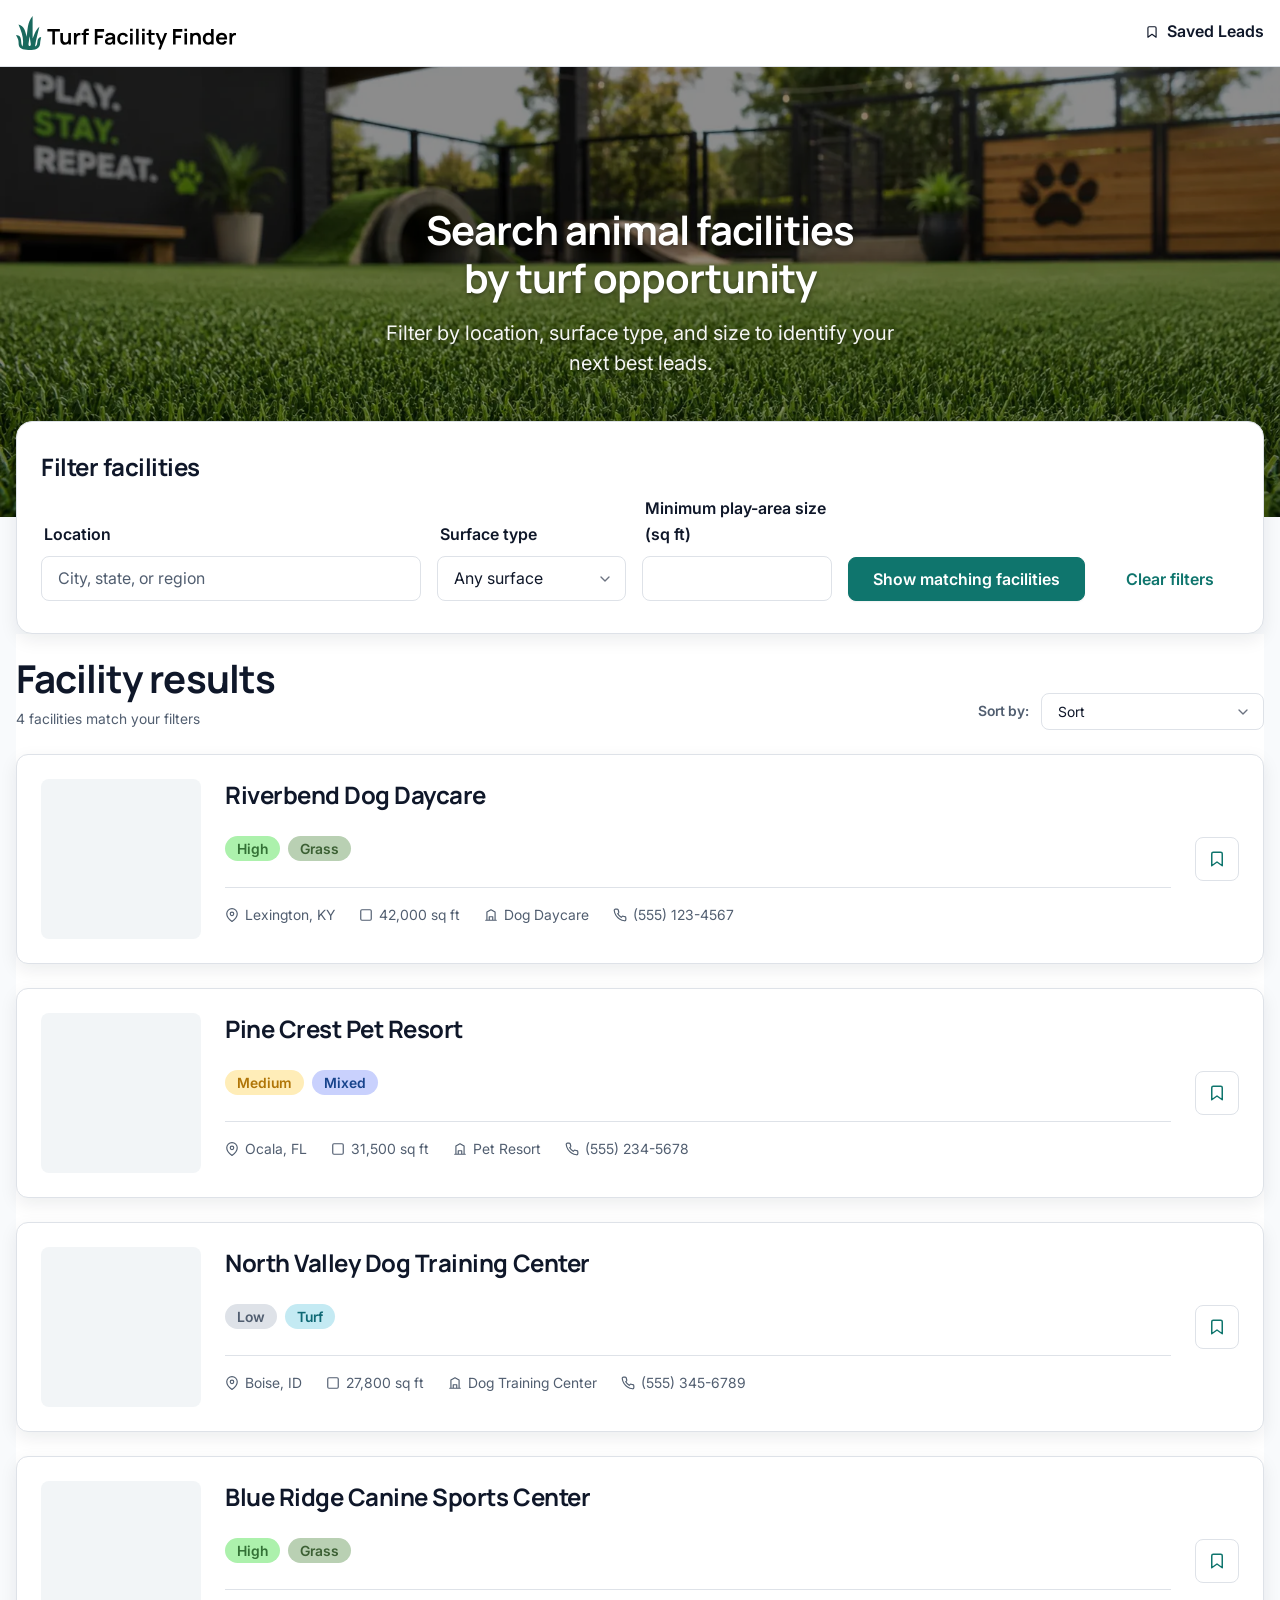
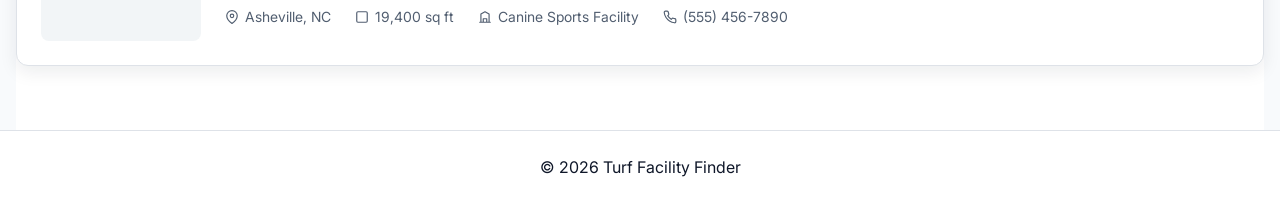
==== commit 00550eb7: "Updated the html to fix logo links, form now uses action=index.html, surface values submit synthetic" ====
--- a/index.html
+++ b/index.html
@@ -6,7 +6,7 @@
     <meta name="viewport" content="width=device-width, viewport-fit=cover, initial-scale=1.0" />
     <title>Turf Facility Finder</title>
     <meta name="description"
-        content="Find animal facilities that may need turf upgrades by location, surface type, and size." />
+        content="Find animal facilities that may need turf upgrades by location, surface type, and estimated play-area size." />
     <link rel="stylesheet" href="styles.css">
 </head>
 
@@ -16,7 +16,7 @@
     <header class="site-header">
         <div class="container">
             <div class="site-branding">
-                <a href="/" class="site-logo">
+                <a href="index.html" class="site-logo">
                     <img src="assets/images/turf-facility-finder-logo.svg" alt="Turf Facility Finder" width="220"
                         height="55">
                 </a>
@@ -35,7 +35,7 @@
 
     <main id="main-content">
         <!-- Hero -->
-        <section class="hero pile">
+        <section class="hero pile" aria-labelledby="hero-title">
             <!-- Hero Image -->
             <div class="hero-image-container">
                 <img src="assets/images/hero-image-turf-dog-park.webp"
@@ -57,7 +57,7 @@
 
         <section id="filters" class="filters section container" aria-labelledby="filters-title">
             <h2 id="filters-title">Filter facilities</h2>
-            <form action="#" method="get">
+            <form action="index.html" method="get">
                 <fieldset>
                     <legend class="visually-hidden">Search Filters
                     </legend>
@@ -74,14 +74,17 @@
                             <select id="surface-type" name="surfaceType">
                                 <option value="">Any surface</option>
                                 <option value="grass">Grass</option>
-                                <option value="turf">Turf</option>
-                                <option value="other">Mixed</option>
+                                <option value="synthetic-turf">Turf</option>
+                                <option value="mixed">Mixed</option>
                             </select>
                         </div>
 
                         <div class="form-field">
-                            <label for="size">Minimum size (sq ft)</label>
-                            <input id="size" name="size" type="number" class="input" min="0" inputmode="numeric" />
+                            <label for="minimum-play-area">
+                                Minimum play-area size (sq ft)
+                            </label>
+                            <input id="minimum-play-area" name="minPlayAreaSqft" type="number" class="input" min="0"
+                                step="1" inputmode="numeric" />
                         </div>
 
                         <div class="filter-actions-group">
@@ -95,7 +98,7 @@
                     </div>
 
                     <!-- Additional filters can be added here:
-           Facility type (equine, dog daycare, taining center),
+           Facility type  (dog daycare, training center),
            Lead Potential (low (or already have turf), medium, high),
            Distance/region
            etc. -->
@@ -119,12 +122,16 @@
                         </p>
                     </div>
                 </div>
-                <div class="results-header-sort">
+                <div class="results-header--sort">
                     <label for="sort-by" class="results-sort-label visually-hidden">Sort by:</label>
-                    <select id="sort-by" name="sortBy" class="results-sort-select" aria-label="Sort results">
+                    <select id="sort-by" name="sortBy" class="results-sort-select">
                         <option value="relevant" selected>Sort</option>
-                        <option value="size-desc">Size (largest first)</option>
-                        <option value="size-asc">Size (smallest first)</option>
+                        <option value="play-area-desc">
+                            Play-area size (largest first)
+                        </option>
+                        <option value="play-area-asc">
+                            Play-area size (smallest first)
+                        </option>
                         <option value="name-asc">Name (A–Z)</option>
                     </select>
                 </div>
@@ -159,8 +166,14 @@
                         </button>
 
                         <ul class="facility-card--badges" role="list">
-                            <li class="badge badge-opportunity-high">High</li>
-                            <li class="badge badge-surface-grass">Grass</li>
+                            <li class="badge badge-opportunity-high">
+                                <span class="visually-hidden">Opportunity rating: </span>
+                                High
+                            </li>
+                            <li class="badge badge-surface-grass">
+                                <span class="visually-hidden">Surface type: </span>
+                                Grass
+                            </li>
                         </ul>
 
                         <dl class="facility-card--info-container">
@@ -177,7 +190,7 @@
                                 </dd>
                             </div>
                             <div class="facility-card--info-item">
-                                <dt class="visually-hidden">Size</dt>
+                                <dt class="visually-hidden">Estimated play-area size</dt>
                                 <dd>
                                     <svg aria-hidden="true" width="14" height="14" viewBox="0 0 24 24" fill="none"
                                         stroke="currentColor" stroke-width="2" stroke-linecap="round"
@@ -239,8 +252,15 @@
                         </button>
 
                         <ul class="facility-card--badges" role="list">
-                            <li class="badge badge-opportunity-medium">Medium</li>
-                            <li class="badge badge-surface-mixed">Mixed</li>
+                            <li class="badge badge-opportunity-medium">
+                                <span class="visually-hidden">Opportunity rating: </span>
+                                Medium
+                            </li>
+
+                            <li class="badge badge-surface-mixed">
+                                <span class="visually-hidden">Surface type: </span>
+                                Mixed
+                            </li>
                         </ul>
 
                         <dl class="facility-card--info-container">
@@ -257,7 +277,7 @@
                                 </dd>
                             </div>
                             <div class="facility-card--info-item">
-                                <dt class="visually-hidden">Size</dt>
+                                <dt class="visually-hidden">Estimated play-area size</dt>
                                 <dd>
                                     <svg aria-hidden="true" width="14" height="14" viewBox="0 0 24 24" fill="none"
                                         stroke="currentColor" stroke-width="2" stroke-linecap="round"
@@ -319,8 +339,10 @@
                         </button>
 
                         <ul class="facility-card--badges" role="list">
-                            <li class="badge badge-opportunity-low">Low</li>
-                            <li class="badge badge-surface-turf">Turf</li>
+                            <li class="badge badge-opportunity-low"><span class="visually-hidden">Opportunity rating:
+                                </span>Low</li>
+                            <li class="badge badge-surface-turf"><span class="visually-hidden">Surface type: </span>Turf
+                            </li>
                         </ul>
 
                         <dl class="facility-card--info-container">
@@ -337,7 +359,7 @@
                                 </dd>
                             </div>
                             <div class="facility-card--info-item">
-                                <dt class="visually-hidden">Size</dt>
+                                <dt class="visually-hidden">Estimated play-area size</dt>
                                 <dd>
                                     <svg aria-hidden="true" width="14" height="14" viewBox="0 0 24 24" fill="none"
                                         stroke="currentColor" stroke-width="2" stroke-linecap="round"
@@ -399,8 +421,10 @@
                         </button>
 
                         <ul class="facility-card--badges" role="list">
-                            <li class="badge badge-opportunity-high">High</li>
-                            <li class="badge badge-surface-grass">Grass</li>
+                            <li class="badge badge-opportunity-high"><span class="visually-hidden">Opportunity rating:
+                                </span>High</li>
+                            <li class="badge badge-surface-grass"><span class="visually-hidden">Surface type:
+                                </span>Grass</li>
                         </ul>
 
                         <dl class="facility-card--info-container">
@@ -417,7 +441,7 @@
                                 </dd>
                             </div>
                             <div class="facility-card--info-item">
-                                <dt class="visually-hidden">Size</dt>
+                                <dt class="visually-hidden">Estimated play-area size</dt>
                                 <dd>
                                     <svg aria-hidden="true" width="14" height="14" viewBox="0 0 24 24" fill="none"
                                         stroke="currentColor" stroke-width="2" stroke-linecap="round"
@@ -456,11 +480,13 @@
                 </li>
             </ul>
 
-            <nav class="pagination" aria-label="Pagination">
+            <!-- Add server-rendered pagination when the result count exceeds one page. -->
+            <!-- <nav class="pagination" aria-label="Pagination">
                 <p class="pagination-summary">Showing <span class="pagination-range">1 to 4</span> of <span
-                        class="pagination-total">4</span> results</p>
-                <ul class="pagination-list" role="list">
-                    <li>
+                        class="pagination-total">4</span> results
+                </p>
+                <ul class="pagination-list" role="list"> -->
+            <!-- <li>
                         <a href="#" class="pagination-link pagination-link--prev" aria-disabled="true"
                             tabindex="-1">Previous</a>
                     </li>
@@ -479,9 +505,9 @@
                     </li>
                     <li>
                         <a href="#" class="pagination-link pagination-link--next">Next</a>
-                    </li>
-                </ul>
-            </nav>
+                    </li> -->
+            <!-- </ul>
+            </nav> -->
         </section>
 
         <!-- End of Results -->
@@ -494,4 +520,4 @@
     </footer>
 </body>
 
-</html>
+</html>
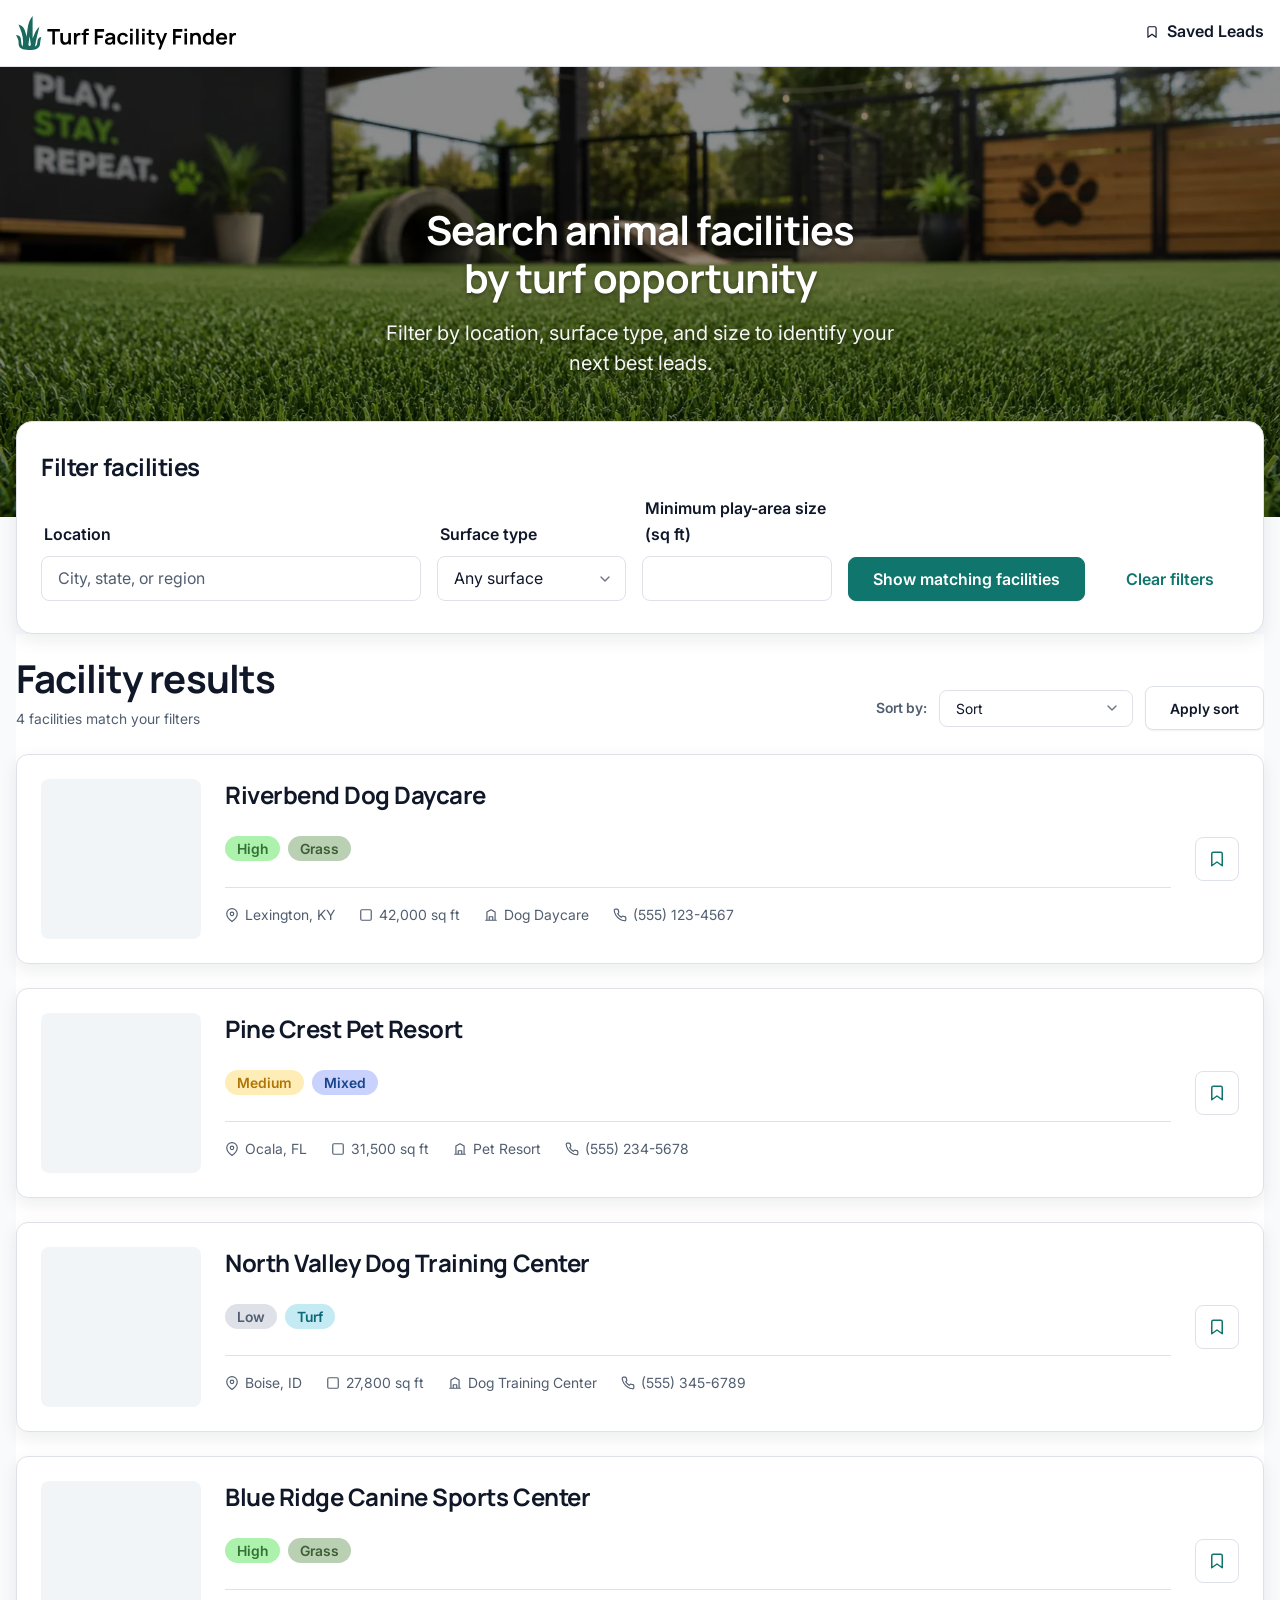
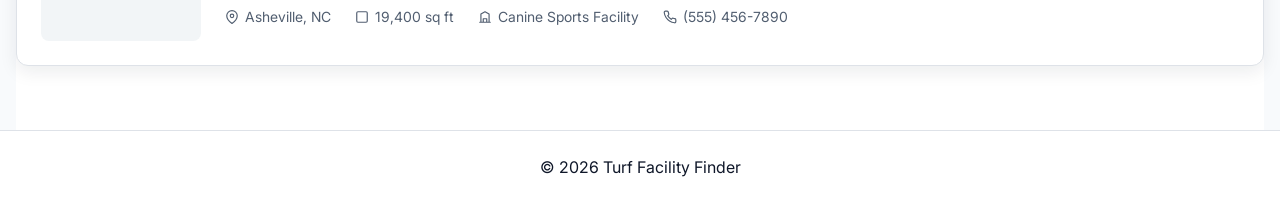
==== commit 68fac0ee: "Matched naming in CSS for the print selectors and added an apply sort button next to sort options. A" ====
--- a/index.html
+++ b/index.html
@@ -57,7 +57,7 @@
 
         <section id="filters" class="filters section container" aria-labelledby="filters-title">
             <h2 id="filters-title">Filter facilities</h2>
-            <form action="index.html" method="get">
+            <form id="facility-search" action="index.html" method="get">
                 <fieldset>
                     <legend class="visually-hidden">Search Filters
                     </legend>
@@ -123,17 +123,24 @@
                     </div>
                 </div>
                 <div class="results-header--sort">
-                    <label for="sort-by" class="results-sort-label visually-hidden">Sort by:</label>
-                    <select id="sort-by" name="sortBy" class="results-sort-select">
+                    <label for="sort-by" class="results-sort-label visually-hidden">Sort by:
+                    </label>
+                    
+                    <select id="sort-by" name="sortBy" class="results-sort-select" form="facility-search">
                         <option value="relevant" selected>Sort</option>
                         <option value="play-area-desc">
-                            Play-area size (largest first)
+                            Play-area size (largest)
                         </option>
                         <option value="play-area-asc">
-                            Play-area size (smallest first)
+                            Play-area size (smallest)
                         </option>
                         <option value="name-asc">Name (A–Z)</option>
                     </select>
+
+                    <button type="submit" class="btn btn--secondary" form="facility-search">
+                        Apply sort
+                    </button>
+
                 </div>
             </div>
             <!-- Show message if no facilities match filters -->
@@ -485,8 +492,8 @@
                 <p class="pagination-summary">Showing <span class="pagination-range">1 to 4</span> of <span
                         class="pagination-total">4</span> results
                 </p>
-                <ul class="pagination-list" role="list"> -->
-            <!-- <li>
+                <ul class="pagination-list" role="list">
+                    <li>
                         <a href="#" class="pagination-link pagination-link--prev" aria-disabled="true"
                             tabindex="-1">Previous</a>
                     </li>
@@ -505,8 +512,8 @@
                     </li>
                     <li>
                         <a href="#" class="pagination-link pagination-link--next">Next</a>
-                    </li> -->
-            <!-- </ul>
+                    </li>
+                </ul>
             </nav> -->
         </section>
 
--- a/styles.css
+++ b/styles.css
@@ -925,17 +925,6 @@
 	.facility-card--save-button svg {
 		inline-size: 1.125rem;
 		block-size: 1.125rem;
-	}
-
-	/* Saved state — driven by aria-pressed so no extra JS class needed */
-	.facility-card--save-button[aria-pressed="true"] {
-		color: var(--clr-brand-500);
-		border-color: var(--clr-brand-500);
-	}
-
-	.facility-card--save-button[aria-pressed="true"] svg {
-		fill: var(--clr-brand-500);
-		color: var(--clr-brand-500);
 	}
 
 	.facility-card--badges {
@@ -1150,7 +1139,8 @@
 		border-color: var(--border-color);
 		min-inline-size: max-content;
 		box-shadow: var(--shadow-sm);
-		font-weight: 600;
+		font-weight: 500;
+		font-size: var(--font-size-sm);
 	}
 
 	.btn--secondary:hover:not(:disabled) {
@@ -1186,53 +1176,18 @@
 		padding-inline: var(--space-2);
 	}
 
-	/* Results section background */
+	/* Empty State */
 	.results {
 		background-color: var(--background-surface);
 	}
 
-	/* ----- results state panels (loading / empty / error) ----- */
-	/* JS toggles the [hidden] attribute on each panel.
-	   Only one panel is visible at a time alongside data-state on #results. */
-
-	.results-state {
-		display: flex;
-		flex-direction: column;
-		align-items: center;
-		gap: var(--space-3);
-		padding: var(--space-6) var(--space-5);
+	.results-message {
+		padding: var(--space-5);
 		background: var(--background-surface);
 		border: 1px dashed var(--border-color);
 		border-radius: var(--radius-md);
 		text-align: center;
 		color: var(--text-muted);
-		margin-block-end: var(--space-4);
-	}
-
-	.results-state p {
-		margin: 0;
-		max-inline-size: 40ch;
-	}
-
-	/* Loading spinner */
-	.results-state--spinner {
-		display: block;
-		inline-size: 2rem;
-		block-size: 2rem;
-		border: 3px solid var(--clr-gray-200);
-		border-block-start-color: var(--clr-brand-500);
-		border-radius: 50%;
-		animation: results-spin 0.7s linear infinite;
-	}
-
-	@keyframes results-spin {
-		to { transform: rotate(360deg); }
-	}
-
-	.results-state--error .btn--ghost {
-		font-size: var(--font-size-sm);
-		min-block-size: auto;
-		padding-block: 0.25rem;
 	}
 
 	/* ----- pagination ----- */
@@ -1326,7 +1281,7 @@
 		margin-block-end: var(--space-4);
 	}
 
-	.saved-leads-header--intro {
+	.saved-leads-header__intro {
 		display: grid;
 		gap: var(--space-1);
 	}
@@ -1404,10 +1359,10 @@
 	.site-nav,
 	.hero,
 	.filters,
-	.results-header-sort,
+	.results-header--sort,
 	.facility-card--save-button,
 	.pagination,
-	.filter-actions,
+	.filter-actions-group,
 	.saved-leads-header .btn,
 	.site-footer {
 		display: none !important;
